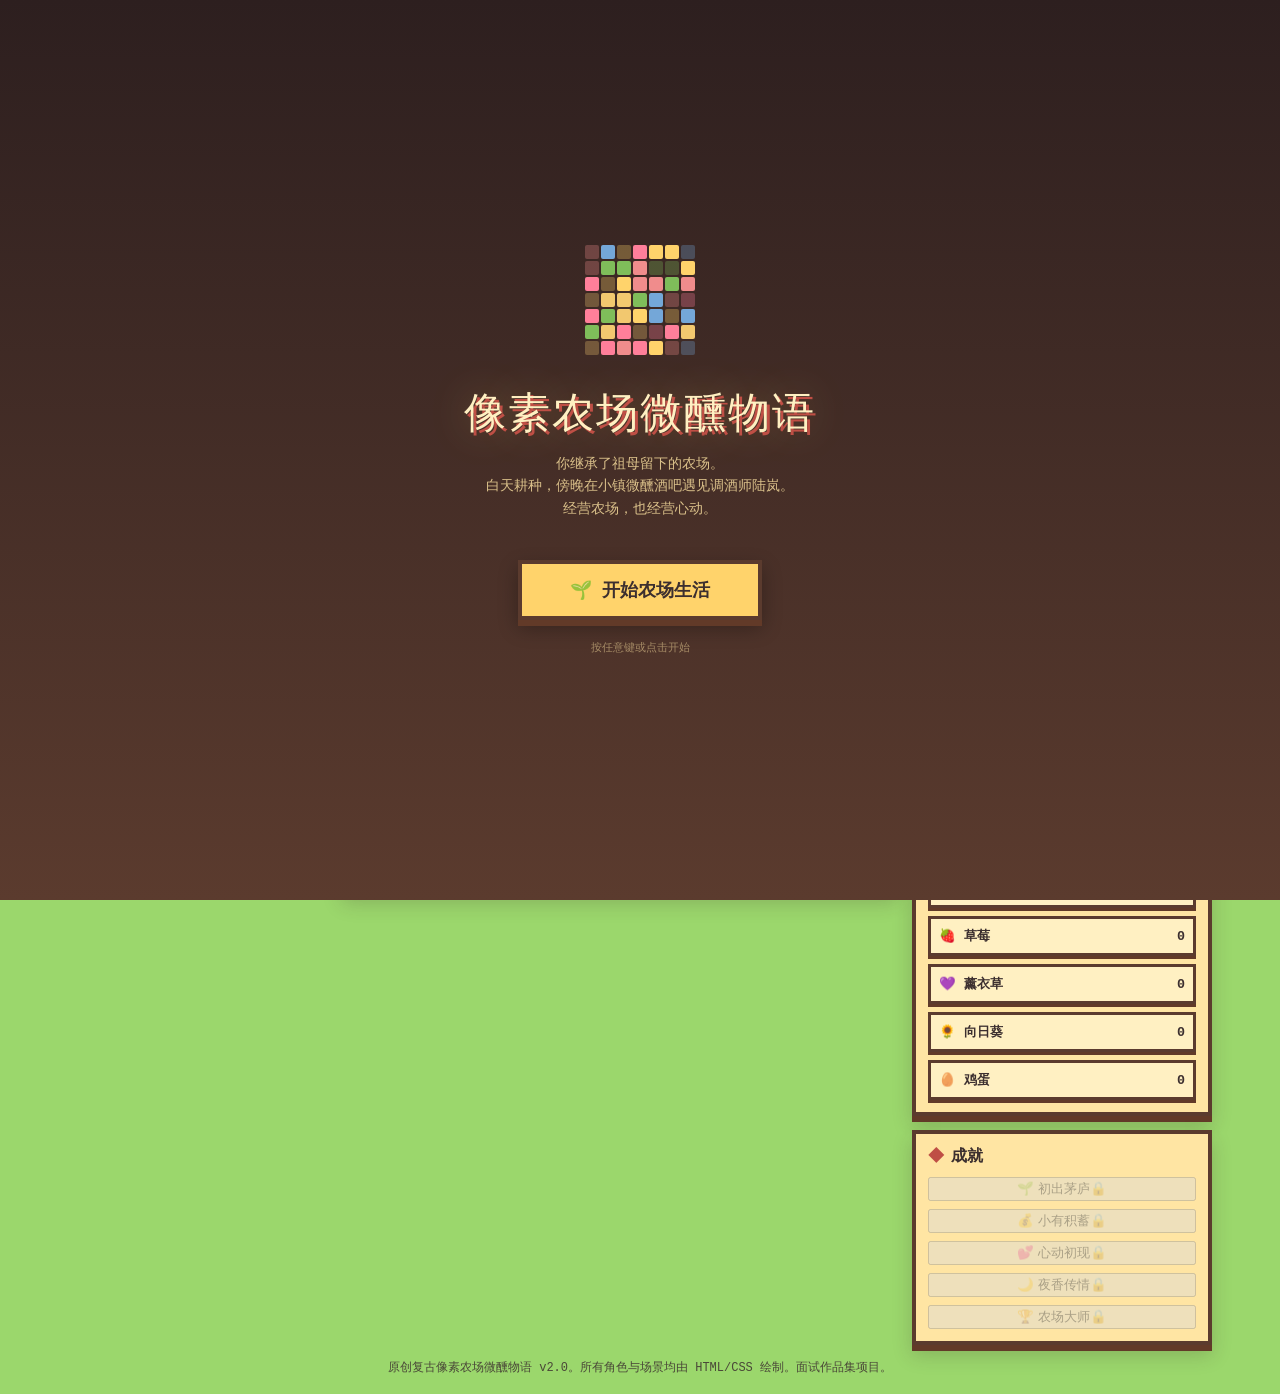
==== farm-romance-game.html @ ce9f076c "Add farm romance game page and link from portfolio cards" ====
<!DOCTYPE html>
<html lang="zh-CN">
<head>
  <meta charset="UTF-8">
  <meta name="viewport" content="width=device-width, initial-scale=1.0, maximum-scale=1.0, user-scalable=no">
  <title>像素农场微醺物语 · Pixel Farm Romance</title>
  <link rel="icon" href="data:image/svg+xml,<svg xmlns='http://www.w3.org/2000/svg' viewBox='0 0 100 100'><text y='.9em' font-size='90'>🌿</text></svg>">
  <style>
    :root{
      --ink:#3c2f2f;--deep:#5b3b2e;--soil:#8a5635;--soil-dark:#623a28;
      --grass:#7fbd5a;--grass-dark:#4f8b45;--sun:#ffd36b;--cream:#fff0c2;
      --paper:#ffe5a3;--pink:#f08c8c;--red:#bf4f45;--blue:#74a7d8;
      --water:#5eb6d6;--leaf:#5fa34b;--white:#fff7dc;--shadow:rgba(60,47,47,.22);
      --night-sky:#1a1a2e;--night-grass:#3d5a3d;--star:rgba(255,247,220,.7);
      --lavender:#b8a1d1;--sunflower:#f0c94a;--tomato:#e8745a;
    }
    *{box-sizing:border-box;user-select:none;-webkit-tap-highlight-color:transparent}
    html,body{margin:0;min-height:100%;color:var(--ink);font-family:'Courier New','Microsoft YaHei',monospace;overflow-x:hidden}
    body{background:linear-gradient(180deg,#82c8ef 0 28%,#9bd76c 28% 100%);transition:background 1.2s ease}
    body.night{background:linear-gradient(180deg,#1a1a2e 0 28%,#3d5a3d 28% 100%)}

    /* 开场画面 */
    #splash{position:fixed;inset:0;z-index:100;background:linear-gradient(180deg,#2d1f1f,#5b3b2e);display:flex;flex-direction:column;align-items:center;justify-content:center;transition:opacity .8s,visibility .8s}
    #splash.hidden{opacity:0;visibility:hidden;pointer-events:none;display:none}
    .splash-title{font-size:42px;color:var(--cream);text-shadow:3px 3px 0 var(--red),0 0 40px rgba(255,211,107,.3);margin-bottom:12px;letter-spacing:2px;animation:titlePulse 2.5s ease-in-out infinite}
    @keyframes titlePulse{0%,100%{transform:scale(1)}50%{transform:scale(1.03)}}
    .splash-sub{font-size:14px;color:var(--paper);opacity:.8;margin-bottom:40px;text-align:center;max-width:400px;line-height:1.6}
    .splash-btn{padding:14px 48px;background:var(--sun);border:4px solid var(--deep);color:var(--ink);font-family:inherit;font-size:18px;font-weight:bold;cursor:pointer;box-shadow:0 6px 0 var(--soil-dark),0 8px 20px rgba(0,0,0,.3);animation:btnFloat 2s ease-in-out infinite;transition:transform .15s}
    .splash-btn:hover{transform:translateY(-2px)}
    .splash-btn:active{transform:translateY(2px);box-shadow:0 2px 0 var(--soil-dark)}
    @keyframes btnFloat{0%,100%{transform:translateY(0)}50%{transform:translateY(-6px)}}
    .splash-pixel-art{display:grid;grid-template-columns:repeat(7,14px);gap:2px;margin-bottom:30px}
    .splash-pixel{width:14px;height:14px;border-radius:2px}

    /* 天气粒子层 */
    #weather-layer{position:fixed;inset:0;pointer-events:none;z-index:5;overflow:hidden}
    .raindrop{position:absolute;width:2px;height:14px;background:rgba(174,216,255,.7);animation:rainFall linear infinite}
    @keyframes rainFall{0%{transform:translateY(-20px)}100%{transform:translateY(100vh)}}
    .snowflake{position:absolute;width:8px;height:8px;background:rgba(255,255,255,.85);border-radius:50%;animation:snowFall linear infinite}
    @keyframes snowFall{0%{transform:translateY(-20px) rotate(0deg)}100%{transform:translateY(100vh) rotate(360deg)}}
    .petal{position:absolute;width:10px;height:6px;background:rgba(255,140,140,.6);border-radius:50% 50% 50% 0;animation:petalFall linear infinite}
    @keyframes petalFall{0%{transform:translateY(-20px) rotate(0deg)}100%{transform:translateY(100vh) rotate(720deg)}}
    .firefly{position:absolute;width:4px;height:4px;background:#fff7a0;border-radius:50%;box-shadow:0 0 8px 2px rgba(255,247,160,.6);animation:fireflyFloat 4s ease-in-out infinite}
    @keyframes fireflyFloat{0%,100%{opacity:.3;transform:translate(0,0)}25%{opacity:1;transform:translate(20px,-30px)}50%{opacity:.5;transform:translate(-10px,-50px)}75%{opacity:.9;transform:translate(30px,-20px)}}
    .star{position:absolute;width:3px;height:3px;background:var(--star);border-radius:50%;animation:starTwinkle 2s ease-in-out infinite}
    @keyframes starTwinkle{0%,100%{opacity:.3}50%{opacity:1}}
    .cloud{position:absolute;background:rgba(255,255,255,.7);border-radius:50px;animation:cloudDrift linear infinite}
    @keyframes cloudDrift{0%{transform:translateX(-200px)}100%{transform:translateX(calc(100vw + 200px))}}

    /* 天空像素装饰 */
    .sky-pixels{position:fixed;inset:0 0 auto 0;height:150px;pointer-events:none;background:linear-gradient(90deg,transparent 0 8%,rgba(255,247,220,.9) 8% 12%,transparent 12% 100%),linear-gradient(90deg,transparent 0 61%,rgba(255,247,220,.85) 61% 66%,transparent 66% 100%);opacity:.65;transition:opacity 1s}
    body.night .sky-pixels{opacity:.1}

    .game{max-width:1180px;margin:0 auto;padding:18px;position:relative;z-index:2}
    .topbar{display:grid;grid-template-columns:1.4fr 1fr;gap:14px;align-items:stretch;margin-bottom:14px}

    .pixel-panel,.dialogue,.toolbox,.quest,.shop,.achieve,.event-popup{
      background:var(--paper);border:4px solid var(--deep);box-shadow:0 6px 0 var(--soil-dark),0 10px 18px var(--shadow);border-radius:0;image-rendering:pixelated;
    }
    .hero-title{padding:14px 16px;background:linear-gradient(180deg,var(--cream),var(--paper));position:relative;overflow:hidden}
    .hero-title:after{content:"";position:absolute;right:18px;top:14px;width:44px;height:44px;background:var(--sun);box-shadow:8px 0 0 var(--sun),0 8px 0 var(--sun),8px 8px 0 var(--sun);animation:sunPulse 3s ease-in-out infinite}
    @keyframes sunPulse{0%,100%{transform:scale(1);opacity:1}50%{transform:scale(1.1);opacity:.85}}
    body.night .hero-title:after{background:#f0e6c8;box-shadow:8px 0 0 #f0e6c8,0 8px 0 #f0e6c8,8px 8px 0 #f0e6c8;opacity:.5}
    h1{font-size:28px;line-height:1;margin:0 0 8px;text-shadow:2px 2px 0 #d59d55;letter-spacing:1px}
    .subtitle{font-size:14px;line-height:1.55;max-width:720px}
    .stats{display:grid;grid-template-columns:repeat(5,1fr);gap:8px;padding:10px;background:var(--cream)}
    .stat{background:var(--white);border:3px solid var(--deep);padding:8px;min-height:58px;text-align:center;box-shadow:inset 0 -4px 0 rgba(91,59,46,.13);transition:transform .15s}
    .stat:hover{transform:translateY(-2px)}
    .stat b{display:block;font-size:12px;color:var(--deep);margin-bottom:4px}.stat span{font-size:20px;font-weight:bold}
    .stat.love-stat span{color:var(--red);transition:color .3s}

    .layout{display:grid;grid-template-columns:260px 1fr 300px;gap:14px;align-items:start}
    .toolbox{padding:12px}.section-title{font-weight:bold;font-size:16px;margin:0 0 10px;display:flex;align-items:center;gap:7px}.section-title:before{content:"◆";color:var(--red)}
    .tool{width:100%;display:flex;align-items:center;justify-content:space-between;margin:8px 0;padding:10px 9px;background:var(--cream);border:3px solid var(--deep);box-shadow:0 4px 0 var(--soil-dark);font-family:inherit;font-weight:bold;color:var(--ink);cursor:pointer;transition:all .12s;position:relative;overflow:hidden}
    .tool:hover{transform:translateY(1px);box-shadow:0 3px 0 var(--soil-dark);filter:brightness(1.04)}
    .tool.active{background:var(--sun);outline:3px solid var(--red);box-shadow:0 3px 0 var(--soil-dark)}
    .tool:disabled{opacity:.55;cursor:not-allowed;filter:grayscale(.3)}
    .tool small{font-size:11px;opacity:.7;font-weight:normal}
    .hint{font-size:12px;line-height:1.55;background:#ffd98c;border:3px solid var(--deep);padding:9px;margin-top:10px;animation:hintPulse 3s ease-in-out infinite}
    @keyframes hintPulse{0%,100%{border-color:var(--deep)}50%{border-color:var(--red)}}

    .world{background:#78b957;border:4px solid var(--deep);box-shadow:0 6px 0 var(--grass-dark),0 10px 18px var(--shadow);padding:14px;position:relative;min-height:640px;overflow:hidden;transition:background 1s,border-color 1s}
    body.night .world{background:#4a6b3a;border-color:#2d3d26;box-shadow:0 6px 0 #354d28,0 10px 18px rgba(0,0,0,.4)}
    .world:before{content:"";position:absolute;inset:0;background-image:linear-gradient(45deg,rgba(255,255,255,.08) 25%,transparent 25%,transparent 75%,rgba(255,255,255,.08) 75%),linear-gradient(45deg,rgba(255,255,255,.08) 25%,transparent 25%,transparent 75%,rgba(255,255,255,.08) 75%);background-size:32px 32px;background-position:0 0,16px 16px;pointer-events:none}
    .farm-row{position:relative;z-index:1;display:grid;grid-template-columns:1fr 210px;gap:12px}
    .field{display:grid;grid-template-columns:repeat(4,1fr);gap:10px;padding:10px;background:rgba(255,240,194,.28);border:3px solid var(--grass-dark);transition:border-color 1s}
    body.night .field{border-color:#2d4a1e}

    .plot{height:86px;background:var(--soil);border:4px solid var(--soil-dark);box-shadow:inset 0 8px 0 rgba(255,255,255,.08), inset 0 -8px 0 rgba(0,0,0,.12);cursor:pointer;position:relative;transition:all .2s}
    .plot:hover{outline:4px solid var(--sun);transform:scale(1.02)}
    .plot:active{transform:scale(.97)}
    .plot:after{position:absolute;left:0;right:0;bottom:5px;text-align:center;font-size:30px;text-shadow:2px 2px 0 rgba(0,0,0,.22);transition:transform .3s}
    .plot .plot-progress{position:absolute;bottom:2px;left:4px;right:4px;height:4px;background:rgba(0,0,0,.25);border-radius:2px;overflow:hidden;opacity:0;transition:opacity .3s}
    .plot .plot-progress::after{content:'';display:block;height:100%;background:var(--sun);width:0%;transition:width .5s}
    .plot:not(.empty) .plot-progress{opacity:1}
    .plot.empty:after{content:""}.plot.seed:after{content:"· ·";color:#e4c07a;font-size:18px}.plot.wet{filter:saturate(.9) brightness(.82)}.plot.wet:before{content:"";position:absolute;left:10%;right:10%;top:18%;height:12px;background:var(--water);box-shadow:18px 22px 0 var(--water),74px 38px 0 var(--water);opacity:.65}
    .plot.grown:after{content:"🌿"}.plot.mint:after{content:"🌿"}.plot.nightflower:after{content:"🌙"}.plot.strawberry:after{content:"🍓"}.plot.lavender:after{content:"💜"}.plot.sunflower:after{content:"🌻"}.plot.tomato:after{content:"🍅"}
    .plot.mint{background:#7b5a3e}.plot.nightflower{background:#5f4a61}.plot.strawberry{background:#846044}.plot.lavender{background:#7a6b8a}.plot.sunflower{background:#8a7a3e}.plot.tomato{background:#8a5040}

    /* 地块点击涟漪 */
    .ripple{position:absolute;border-radius:50%;background:rgba(255,255,255,.4);transform:scale(0);animation:rippleAnim .6s ease-out;pointer-events:none}
    @keyframes rippleAnim{to{transform:scale(3);opacity:0}}

    /* 浮动数字 */
    .float-num{position:absolute;font-size:14px;font-weight:bold;pointer-events:none;animation:floatUp 1s ease-out forwards;z-index:50;text-shadow:1px 1px 0 rgba(0,0,0,.3)}
    @keyframes floatUp{0%{opacity:1;transform:translateY(0)}100%{opacity:0;transform:translateY(-40px)}}

    .buildings{display:grid;grid-template-rows:1fr 1fr;gap:12px}
    .building{background:var(--paper);border:4px solid var(--deep);position:relative;min-height:120px;box-shadow:inset 0 -8px 0 rgba(91,59,46,.18);padding:8px;text-align:center;cursor:pointer;transition:all .15s}
    .building:hover{outline:4px solid var(--sun);transform:translateY(-2px)}
    .building:active{transform:translateY(1px)}
    .roof{height:30px;margin:-8px -8px 8px;background:var(--red);border-bottom:4px solid var(--deep);position:relative;overflow:hidden}
    .roof::after{content:'';position:absolute;top:0;left:-100%;width:100%;height:100%;background:linear-gradient(90deg,transparent,rgba(255,255,255,.2),transparent);animation:roofShine 3s ease-in-out infinite}
    @keyframes roofShine{0%,100%{left:-100%}50%{left:100%}}
    .barn-icon,.bar-icon{font-size:44px;line-height:1;margin-top:8px;filter:drop-shadow(2px 2px 0 rgba(60,47,47,.3));display:inline-block;transition:transform .3s}
    .building:hover .barn-icon,.building:hover .bar-icon{transform:scale(1.1) rotate(-3deg)}
    .label{font-size:13px;font-weight:bold;background:var(--cream);border:2px solid var(--deep);display:inline-block;padding:3px 7px;margin-top:7px}

    .scene{position:relative;z-index:1;margin-top:12px;display:grid;grid-template-columns:1fr 1fr;gap:12px}
    .character-card{min-height:260px;background:#9fd06b;border:4px solid var(--deep);padding:10px;position:relative;overflow:hidden;transition:background 1s,border-color 1s}
    body.night .character-card{background:#5a8a45;border-color:#2d3d26}
    .character-card:before{content:"";position:absolute;inset:auto 0 0 0;height:64px;background:#6ca454;border-top:4px solid var(--grass-dark);transition:background 1s}
    body.night .character-card:before{background:#3d5a3d;border-top-color:#2d4a1e}
    .sprite{position:absolute;left:50%;top:44px;transform:translateX(-50%);width:92px;height:120px;cursor:pointer;image-rendering:pixelated;z-index:2;transition:.12s;animation:breathe 3s ease-in-out infinite}
    @keyframes breathe{0%,100%{transform:translateX(-50%) translateY(0)}50%{transform:translateX(-50%) translateY(-3px)}}
    .sprite:hover{filter:brightness(1.08) saturate(1.05);animation:none;transform:translateX(-50%) translateY(-3px)}
    .sprite i{position:absolute;display:block;box-sizing:border-box}
    .face-parts{position:absolute;left:0;top:0;width:100%;height:100%;z-index:6}
    .face-parts:before{content:"";position:absolute;left:31px;top:39px;width:6px;height:8px;background:var(--ink);box-shadow:24px 0 0 var(--ink),-8px 14px 0 #ff9aa2,32px 14px 0 #ff9aa2}
    .face-parts:after{content:"";position:absolute;left:42px;top:56px;width:10px;height:4px;background:#8b3b4a;box-shadow:0 4px 0 #f6b1b8}

    /* 女主精灵 */
    .farmer .hat{left:17px;top:0;width:58px;height:20px;background:#f2c86f;border:4px solid var(--deep);box-shadow:-12px 10px 0 #f2c86f,12px 10px 0 #f2c86f,0 6px 0 #f6dd8a}.farmer .hat:after{content:"";position:absolute;left:20px;top:-8px;width:12px;height:12px;background:#ff7f9a;border:3px solid var(--deep)}.farmer .hair{left:18px;top:22px;width:56px;height:42px;background:#8a5434;border:4px solid var(--deep);box-shadow:-8px 15px 0 #8a5434,8px 22px 0 #8a5434}.farmer .head{left:24px;top:29px;width:44px;height:40px;background:#f6bb88;border:4px solid var(--deep);box-shadow:0 4px 0 #ffd0a6 inset}.farmer .body{left:22px;top:68px;width:48px;height:34px;background:#7fb4e8;border:4px solid var(--deep);box-shadow:12px 0 0 #ffe7ef inset}.farmer .body:after{content:"";position:absolute;left:-10px;top:11px;width:8px;height:16px;background:#f6bb88;border:3px solid var(--deep);box-shadow:56px 0 0 #f6bb88,56px 0 0 3px var(--deep)}.farmer .legs{left:24px;top:98px;width:18px;height:18px;background:#6b4a35;border:4px solid var(--deep);box-shadow:26px 0 0 #6b4a35,26px 0 0 4px var(--deep)}
    /* 男主精灵 */
    .bartender .hair{left:18px;top:9px;width:56px;height:34px;background:#3d3142;border:4px solid var(--deep);box-shadow:8px -6px 0 #51405a,-8px 12px 0 #3d3142}.bartender .head{left:24px;top:31px;width:44px;height:39px;background:#f1ad7b;border:4px solid var(--deep);box-shadow:0 4px 0 #ffd0a6 inset}.bartender .body{left:18px;top:69px;width:56px;height:33px;background:#fff6dc;border:4px solid var(--deep)}.bartender .vest{left:24px;top:72px;width:44px;height:32px;background:#7b4651;border-left:4px solid var(--deep);border-right:4px solid var(--deep);box-shadow:18px 0 0 #5f3440 inset}.bartender .vest:after{content:"";position:absolute;left:15px;top:6px;width:5px;height:5px;background:#ffd86b;box-shadow:0 11px 0 #ffd86b}.bartender .body:after{content:"";position:absolute;left:-10px;top:10px;width:8px;height:16px;background:#f1ad7b;border:3px solid var(--deep);box-shadow:64px 0 0 #f1ad7b,64px 0 0 3px var(--deep)}.bartender .legs{left:24px;top:99px;width:18px;height:17px;background:#302735;border:4px solid var(--deep);box-shadow:26px 0 0 #302735,26px 0 0 4px var(--deep)}
    .bartender .face-parts:after{left:41px;width:12px;background:#7b2f3d;box-shadow:0 4px 0 #f2a0ad}

    .name-tag{position:absolute;left:10px;top:10px;background:var(--cream);border:3px solid var(--deep);padding:5px 8px;font-weight:bold;font-size:13px;z-index:3}
    .bubble{position:absolute;left:50%;top:172px;transform:translateX(-50%);width:calc(100% - 28px);max-width:260px;background:var(--white);border:3px solid var(--deep);padding:8px;font-size:12px;line-height:1.45;box-shadow:4px 4px 0 rgba(91,59,46,.15);z-index:3;transition:all .3s}
    .bubble:before{content:"";position:absolute;left:50%;top:-10px;transform:translateX(-50%);width:12px;height:12px;background:var(--white);border-left:3px solid var(--deep);border-top:3px solid var(--deep)}

    .side{display:grid;gap:14px}
    .dialogue{padding:12px;min-height:212px;position:relative}
    .portrait{display:flex;gap:10px;align-items:center;margin-bottom:10px}
    .mini-face{width:48px;height:48px;background:#e7a270;border:4px solid var(--deep);position:relative;transition:transform .2s}
    .mini-face:hover{transform:scale(1.1)}
    .mini-face:before{content:"";position:absolute;left:8px;top:10px;width:8px;height:8px;background:var(--ink);box-shadow:20px 0 0 var(--ink)}.mini-face:after{content:"";position:absolute;left:15px;bottom:9px;width:16px;height:5px;background:var(--pink)}
    .dialogue-text{font-size:14px;line-height:1.6;min-height:88px;background:var(--white);border:3px solid var(--deep);padding:10px;transition:all .3s}
    .choice{display:grid;grid-template-columns:1fr 1fr;gap:8px;margin-top:10px}
    .choice button,.shop button,.event-popup button{font-family:inherit;font-weight:bold;color:var(--ink);background:var(--cream);border:3px solid var(--deep);padding:8px;box-shadow:0 3px 0 var(--soil-dark);cursor:pointer;transition:all .15s}
    .choice button:hover,.shop button:hover,.event-popup button:hover{background:var(--sun);transform:translateY(-1px)}
    .choice button:active,.shop button:active,.event-popup button:active{transform:translateY(2px);box-shadow:0 1px 0 var(--soil-dark)}

    .quest,.shop,.achieve{padding:12px}.quest ul{margin:8px 0 0;padding-left:18px;font-size:13px;line-height:1.65}.done{text-decoration:line-through;opacity:.65}
    .shop-grid{display:grid;grid-template-columns:1fr;gap:8px}.shop button{display:flex;justify-content:space-between;align-items:center;width:100%}

    /* 成就弹窗 */
    .achieve-popup{position:fixed;left:50%;top:-100px;transform:translateX(-50%);background:var(--sun);border:4px solid var(--deep);padding:12px 24px;font-size:15px;font-weight:bold;z-index:60;box-shadow:0 6px 0 var(--soil-dark),0 10px 20px rgba(0,0,0,.3);transition:top .5s cubic-bezier(.175,.885,.32,1.275);text-align:center}
    .achieve-popup.show{top:20px}
    .achieve-popup .achieve-icon{font-size:28px;display:block;margin-bottom:4px}

    /* 事件弹窗 */
    .event-popup-overlay{position:fixed;inset:0;background:rgba(0,0,0,.55);z-index:55;display:none;align-items:center;justify-content:center;backdrop-filter:blur(2px)}
    .event-popup-overlay.show{display:flex}
    .event-popup{background:var(--paper);border:5px solid var(--deep);padding:24px;max-width:420px;width:90%;text-align:center;box-shadow:0 8px 0 var(--soil-dark),0 15px 30px rgba(0,0,0,.4)}
    .event-popup h3{margin:0 0 12px;font-size:20px;color:var(--deep)}
    .event-popup p{font-size:14px;line-height:1.7;margin:0 0 16px}
    .event-popup button{padding:10px 32px;font-size:14px}

    /* 关系进度条 */
    .love-bar{height:8px;background:rgba(91,59,46,.15);border-radius:4px;margin:6px 0;overflow:hidden;position:relative}
    .love-bar-fill{height:100%;background:linear-gradient(90deg,var(--pink),var(--red));border-radius:4px;transition:width .6s ease}
    .love-stage{text-align:center;font-size:11px;color:var(--deep);margin-top:2px;font-weight:bold}

    .log{margin-top:14px;background:rgba(255,240,194,.8);border:4px solid var(--deep);height:120px;overflow:auto;padding:8px;font-size:12px;line-height:1.5;position:relative;z-index:1;scroll-behavior:smooth}
    .log p{margin:0 0 4px;animation:logIn .3s ease}.log p.new{animation:logIn .5s ease}
    @keyframes logIn{0%{opacity:0;transform:translateY(-6px)}100%{opacity:1;transform:translateY(0)}}
    .log::-webkit-scrollbar{width:6px}
    .log::-webkit-scrollbar-thumb{background:var(--soil);border-radius:3px}
    .toast{position:fixed;left:50%;bottom:22px;transform:translateX(-50%);background:var(--ink);color:var(--white);border:4px solid var(--cream);padding:10px 16px;font-weight:bold;box-shadow:0 6px 0 rgba(0,0,0,.25);opacity:0;pointer-events:none;transition:.18s;z-index:50;font-size:14px;white-space:nowrap}
    .toast.show{opacity:1;bottom:34px}

    .footer-note{text-align:center;font-size:12px;opacity:.85;margin-top:14px}
    .version-tag{position:fixed;right:10px;bottom:10px;font-size:10px;opacity:.4;z-index:3}

    /* 天气标签 */
    .weather-tag{position:absolute;top:10px;right:14px;background:rgba(255,255,255,.85);border:3px solid var(--deep);padding:4px 10px;font-size:12px;font-weight:bold;z-index:4;display:flex;align-items:center;gap:5px}
    body.night .weather-tag{background:rgba(40,30,40,.85);color:var(--cream);border-color:#4a3a4a}

    /* 日夜切换提示 */
    .day-transition{position:fixed;inset:0;background:var(--ink);opacity:0;pointer-events:none;z-index:45;transition:opacity 1s}
    .day-transition.show{opacity:.4}

    /* ========== 剧情立绘系统 ========== */
    .cg-overlay{position:fixed;inset:0;z-index:80;display:none;align-items:flex-end;justify-content:center;opacity:0;transition:opacity .8s}
    .cg-overlay.show{display:flex;opacity:1}
    .cg-bg{position:absolute;inset:0;background:linear-gradient(180deg,rgba(15,10,25,.92) 0%,rgba(30,20,15,.95) 50%,rgba(20,15,10,.98) 100%);backdrop-filter:blur(6px)}
    .cg-content{position:relative;z-index:2;width:100%;max-width:960px;padding:0 20px 50px;display:flex;flex-direction:column;align-items:center}
    .cg-characters{display:flex;justify-content:center;align-items:flex-end;gap:30px;margin-bottom:-10px;position:relative;height:380px;width:100%}
    .cg-standee{position:relative;width:240px;height:360px;transition:all .5s ease}
    .cg-standee.active{transform:translateY(-8px) scale(1.03)}
    .cg-standee.dimmed{opacity:.35;filter:grayscale(.4) brightness(.7);transform:translateY(0) scale(.97)}
    .standee-img{width:100%;height:100%;object-fit:contain;filter:drop-shadow(0 8px 24px rgba(0,0,0,.6));transition:filter .3s}
    .cg-standee.active .standee-img{filter:drop-shadow(0 12px 32px rgba(255,180,120,.25))}

    /* 剧情对话框 */
    .cg-dialogue-box{position:relative;width:100%;max-width:780px;background:linear-gradient(180deg,var(--cream),var(--paper));border:4px solid var(--deep);box-shadow:0 8px 0 var(--soil-dark),0 12px 24px rgba(0,0,0,.4);padding:20px 24px 16px;min-height:120px;animation:dialogueBoxEnter .6s ease-out .3s both}
    @keyframes dialogueBoxEnter{0%{opacity:0;transform:translateY(30px)}100%{opacity:1;transform:translateY(0)}}
    .cg-name-plate{position:absolute;top:-16px;left:20px;background:var(--red);color:var(--white);border:3px solid var(--deep);padding:4px 16px;font-size:14px;font-weight:bold;box-shadow:0 3px 0 var(--soil-dark)}
    .cg-text{font-size:16px;line-height:1.75;color:var(--ink);min-height:56px}
    .cg-click-hint{text-align:right;font-size:11px;color:var(--soil);margin-top:8px;opacity:.7;animation:hintBlink 1.5s ease-in-out infinite}
    @keyframes hintBlink{0%,100%{opacity:.4}50%{opacity:1}}

    @media(max-width:980px){
      .topbar,.layout,.farm-row,.scene{grid-template-columns:1fr}.stats{grid-template-columns:repeat(2,1fr)}.field{grid-template-columns:repeat(2,1fr)}.world{min-height:auto}.side{grid-template-columns:1fr}.character-card{min-height:250px}.bubble{top:172px}
      .splash-title{font-size:28px}.splash-sub{font-size:12px}
    }
    @media(max-width:600px){
      .game{padding:10px}.layout{gap:10px}.toolbox,.side{order:2}.world{order:1}
      .stats{grid-template-columns:repeat(3,1fr)}.stat span{font-size:16px}
      .farm-row{grid-template-columns:1fr}.buildings{grid-template-columns:1fr 1fr;grid-template-rows:1fr}
    }
  </style>
</head>
<body>
  <!-- 开场画面 -->
  <div id="splash">
    <div class="splash-pixel-art" id="splashPixels"></div>
    <div class="splash-title">像素农场微醺物语</div>
    <div class="splash-sub">你继承了祖母留下的农场。<br>白天耕种，傍晚在小镇微醺酒吧遇见调酒师陆岚。<br>经营农场，也经营心动。</div>
    <button class="splash-btn" id="startBtn">🌱 开始农场生活</button>
    <div style="margin-top:20px;font-size:11px;color:var(--paper);opacity:.5">按任意键或点击开始</div>
  </div>

  <!-- 天气层 -->
  <div id="weather-layer"></div>
  <div class="day-transition" id="dayTransition"></div>

  <!-- 成就弹窗 -->
  <div class="achieve-popup" id="achievePopup"><span class="achieve-icon">🏆</span><span id="achieveText">达成成就！</span></div>

  <!-- 事件弹窗 -->
  <div class="event-popup-overlay" id="eventOverlay">
    <div class="event-popup">
      <h3 id="eventTitle">今日事件</h3>
      <p id="eventDesc">...</p>
      <button onclick="closeEvent()">知道了</button>
    </div>
  </div>

  <div class="sky-pixels"></div>
  <main class="game">
    <section class="topbar">
      <div class="pixel-panel hero-title">
        <h1>像素农场微醺物语</h1>
        <div class="subtitle">你继承了祖母留下的农场。白天种薄荷、草莓与夜香花，照顾鸡舍；傍晚去小镇微醺酒吧找调酒师陆岚聊天。用鼠标点击地块、建筑和角色，经营农场，也经营心动。</div>
      </div>
      <div class="pixel-panel stats">
        <div class="stat"><b>日期</b><span id="day">1</span></div>
        <div class="stat"><b>金币</b><span id="gold">80</span></div>
        <div class="stat"><b>体力</b><span id="energy">18</span></div>
        <div class="stat love-stat"><b>好感</b><span id="love">0</span></div>
        <div class="stat"><b>等级</b><span id="level">1</span></div>
      </div>
    </section>

    <section class="layout">
      <aside class="toolbox">
        <div class="section-title">农场工具</div>
        <button class="tool active" data-tool="seed">🌱 播种薄荷 <small>-5G / -2体</small></button>
        <button class="tool" data-tool="water">💧 浇水 <small>-1体</small></button>
        <button class="tool" data-tool="harvest">🧺 收获 <small>+金币</small></button>
        <button class="tool" data-tool="fertilizer">⚡ 施肥 <small>-15G / 加速</small></button>
        <button class="tool" data-tool="flower">🌙 夜香花 <small>-12G</small></button>
        <button class="tool" data-tool="pumpkin">🍓 草莓 <small>-18G</small></button>
        <button class="tool" data-tool="lavender">💜 薰衣草 <small>-22G</small></button>
        <button class="tool" data-tool="sunflower">🌻 向日葵 <small>-28G</small></button>
        <button class="tool" id="restBtn">🌙 睡到明天</button>
        <button class="tool" id="saveBtn" style="background:linear-gradient(180deg,#a8e6cf,#8fd3b8)">💾 手动存档 <small>保存进度</small></button>
        <button class="tool" id="resetBtn" style="background:linear-gradient(180deg,#f4a6a6,#e07a7a)">🔄 重新开始 <small>清除存档</small></button>
        <div class="hint">先选工具，再点击田地。作物浇水后过夜成熟。点击酒吧或男主互动。按天数推进剧情~</div>
      </aside>

      <section class="world">
        <div class="weather-tag" id="weatherTag">☀️ 晴朗</div>
        <div class="farm-row">
          <div class="field" id="field"></div>
          <div class="buildings">
            <div class="building" id="coop"><div class="roof"></div><div class="barn-icon">🐔</div><span class="label">鸡舍：点击喂鸡</span></div>
            <div class="building" id="bar"><div class="roof"></div><div class="bar-icon">🍸</div><span class="label">微醺酒吧：接订单</span></div>
          </div>
        </div>

        <div class="scene">
          <div class="character-card">
            <div class="name-tag">女主 · 独立农场主</div>
            <div class="sprite farmer" title="这是你">
              <i class="hat"></i><i class="hair"></i><i class="head"></i><i class="body"></i><i class="legs"></i><i class="face-parts"></i>
            </div>
            <div class="bubble" id="playerBubble">今天要把晨露，留给第一株草莓。</div>
          </div>
          <div class="character-card" id="bartenderCard">
            <div class="name-tag">陆岚 · 小镇酒馆调酒师</div>
            <div class="sprite bartender" id="bartender" title="点击对话">
              <i class="hair"></i><i class="head"></i><i class="body"></i><i class="vest"></i><i class="legs"></i><i class="face-parts"></i>
            </div>
            <div class="bubble" id="barBubble">收工后来酒吧吧，我给你留一杯无酒精莓果气泡。</div>
          </div>
        </div>
        <div class="log" id="log"></div>
      </section>

      <aside class="side">
        <div class="dialogue">
          <div class="section-title">对话互动</div>
          <div class="portrait"><div class="mini-face"></div><strong>陆岚</strong></div>
          <div class="dialogue-text" id="dialogueText">点击男主，或者选择下面的互动。好感越高，对话越甜。</div>
          <div class="choice">
            <button id="talkBtn">💬 聊天</button>
            <button id="giftBtn">🌷 送花</button>
          </div>
          <div class="love-bar"><div class="love-bar-fill" id="loveBar" style="width:0%"></div></div>
          <div class="love-stage" id="loveStage">陌生人</div>
        </div>
        <div class="quest">
          <div class="section-title" id="questTitle">今日小目标</div>
          <ul>
            <li id="q1">收获 3 次作物</li>
            <li id="q2">喂鸡 1 次</li>
            <li id="q3">与陆岚互动 2 次</li>
            <li id="q4">完成酒吧订单 1 次</li>
          </ul>
        </div>
        <div class="quest" id="orderPanel">
          <div class="section-title">🍸 今日酒馆订单</div>
          <div id="orderContent" style="font-size:13px;line-height:1.7">
            <div id="orderDesc">加载中...</div>
            <div id="orderReward" style="margin-top:6px;color:var(--soil)"></div>
            <div id="orderStatus" style="margin-top:6px;font-weight:bold"></div>
          </div>
        </div>
        <div class="shop">
          <div class="section-title">农场背包</div>
          <div class="shop-grid">
            <button><span>🌿 薄荷</span><span id="wheat">0</span></button>
            <button><span>🌷 夜香花</span><span id="flowers">0</span></button>
            <button><span>🍓 草莓</span><span id="strawberries">0</span></button>
            <button><span>💜 薰衣草</span><span id="lavenders">0</span></button>
            <button><span>🌻 向日葵</span><span id="sunflowers">0</span></button>
            <button><span>🥚 鸡蛋</span><span id="eggs">0</span></button>
          </div>
        </div>
        <div class="achieve">
          <div class="section-title">成就</div>
          <div class="shop-grid" id="achieveList">
            <button disabled><span>🌱 初出茅庐</span><span id="ach1">🔒</span></button>
            <button disabled><span>💰 小有积蓄</span><span id="ach2">🔒</span></button>
            <button disabled><span>💕 心动初现</span><span id="ach3">🔒</span></button>
            <button disabled><span>🌙 夜香传情</span><span id="ach4">🔒</span></button>
            <button disabled><span>🏆 农场大师</span><span id="ach5">🔒</span></button>
          </div>
        </div>
      </aside>
    </section>
    <div class="footer-note">原创复古像素农场微醺物语 v2.0。所有角色与场景均由 HTML/CSS 绘制。面试作品集项目。</div>
    <div class="version-tag">v2.0</div>
  </main>
  <div class="toast" id="toast"></div>

  <!-- 剧情立绘覆盖层 -->
  <div id="cgOverlay" class="cg-overlay">
    <div class="cg-bg"></div>
    <div class="cg-content">
      <div class="cg-characters">
        <div class="cg-standee cg-farmer-standee" id="cgFarmer">
          <img src="assets/cg-farmer.jpg" alt="女主" class="standee-img">
        </div>
        <div class="cg-standee cg-bartender-standee" id="cgBartender">
          <img src="assets/cg-bartender.jpg" alt="陆岚" class="standee-img">
        </div>
      </div>
      <div class="cg-dialogue-box" id="cgDialogueBox">
        <div class="cg-name-plate" id="cgNamePlate">陆岚</div>
        <div class="cg-text" id="cgText"></div>
        <div class="cg-click-hint">▼ 点击继续</div>
      </div>
    </div>
  </div>

<script>
  // ========== 游戏状态 ==========
  const state = {
    day:1, gold:80, energy:18, love:0, level:1, tool:'seed', weather:'sunny',
    inv:{mint:0,nightflowers:0,strawberries:0,lavenders:0,sunflowers:0,eggs:0,fertilizers:1},
    quest:{harvest:0,coop:false,talk:0,barOrder:false},
    plots:Array.from({length:12},()=>({type:'empty',watered:false,age:0,growth:0})),
    achievements:{novice:false,rich:false,crush:false,nightflower:false,master:false},
    seenEvents:{},tutorialDone:false,
    storyQuests:{firstMeet:false,rainUmbrella:false,nightVisitor:false,sweetTipsy:false,eternalPromise:false},
    dailyOrder:null, dailyTalkCount:0
  };

  // ========== 配置数据 ==========
  const cropMap = {
    seed:{cost:5,type:'mint',name:'薄荷',sell:13,growDays:1},
    flower:{cost:12,type:'nightflower',name:'夜香花',sell:22,growDays:1},
    pumpkin:{cost:18,type:'strawberry',name:'草莓',sell:36,growDays:2},
    lavender:{cost:22,type:'lavender',name:'薰衣草',sell:28,growDays:2},
    sunflower:{cost:28,type:'sunflower',name:'向日葵',sell:42,growDays:2}
  };
  const orderPool=[
    {need:'mint',needAmt:2,give:45,love:1,name:'薄荷',text:'给酒馆送去 2 份薄荷，陆岚做了"薄荷草莓气泡"。'},
    {need:'nightflowers',needAmt:1,give:35,love:2,name:'夜香花',text:'陆岚用夜香花调制了"月光坠落"，说是新品。'},
    {need:'strawberries',needAmt:2,give:55,love:1,name:'草莓',text:'草莓季限定特调"农场主的心跳"大受欢迎！'},
    {need:'lavenders',needAmt:2,give:50,love:2,name:'薰衣草',text:'薰衣草金酒卖断货了，陆岚说是你的功劳。'}
  ];
  const names = {empty:'空地',mint:'薄荷',nightflower:'夜香花',strawberry:'草莓',lavender:'薰衣草',sunflower:'向日葵'};
  const cropClass = {mint:'grown mint',nightflower:'nightflower',strawberry:'strawberry',lavender:'lavender',sunflower:'sunflower'};
  const weatherTypes = [
    {id:'sunny',name:'☀️ 晴朗',bg:'linear-gradient(180deg,#82c8ef 0 28%,#9bd76c 28% 100%)',nightBg:'linear-gradient(180deg,#1a1a2e 0 28%,#3d5a3d 28% 100%)',effect:'none'},
    {id:'rainy',name:'🌧️ 小雨',bg:'linear-gradient(180deg,#6a8fa8 0 28%,#7ab856 28% 100%)',nightBg:'linear-gradient(180deg,#121225 0 28%,#2d4a2d 28% 100%)',effect:'rain'},
    {id:'foggy',name:'🌫️ 薄雾',bg:'linear-gradient(180deg,#8a9eaa 0 28%,#9bc47a 28% 100%)',nightBg:'linear-gradient(180deg,#1e1e30 0 28%,#3d5a3d 28% 100%)',effect:'fog'},
    {id:'snowy',name:'❄️ 小雪',bg:'linear-gradient(180deg,#a8c0d0 0 28%,#b8d4a0 28% 100%)',nightBg:'linear-gradient(180deg,#1a1a2e 0 28%,#3d4a3d 28% 100%)',effect:'snow'}
  ];
  const loveStages = [
    {min:0,name:'陌生人',color:'#8a8a8a'},
    {min:3,name:'初识',color:'#74a7d8'},
    {min:8,name:'熟人',color:'#5fa34b'},
    {min:15,name:'暧昧',color:'#f08c8c'},
    {min:25,name:'心动',color:'#bf4f45'},
    {min:40,name:'恋人',color:'#ff6b9d'}
  ];

  // ========== 特殊剧情任务 ==========
  const storyQuestsData = {
    firstMeet:{
      id:'firstMeet',title:'初遇',cond:(s)=>s.day>=2&&!s.storyQuests.firstMeet,
      cg:[
        {speaker:'陆岚',text:'「你……就是新来的农场主？」',show:'bartender'},
        {speaker:'陆岚',text:'「我叫陆岚，在镇上的微醺酒吧当调酒师。」',show:'bartender'},
        {speaker:'陆岚',text:'「如果收工后没地方去，可以来坐坐。我给你留一杯无酒精的莓果气泡。」',show:'bartender'},
        {speaker:'女主',text:'「……谢谢。」',show:'farmer'},
        {speaker:'陆岚',text:'「啊，对了。」他转身从吧台拿出一小袋薄荷种子，「这个送你，就当见面礼。」',show:'bartender'}
      ],
      reward:()=>{state.inv.mint+=3;state.love+=2;return '获得薄荷种子x3，好感+2'}
    },
    rainUmbrella:{
      id:'rainUmbrella',title:'雨中共伞',cond:(s)=>s.day>=4&&s.love>=5&&s.weather==='rainy'&&!s.storyQuests.rainUmbrella,
      cg:[
        {speaker:'陆岚',text:'「下雨了。」',show:'bartender'},
        {speaker:'陆岚',text:'「这把伞有点小，但……刚好够两个人。」',show:'bartender'},
        {speaker:'女主',text:'「……你是故意的吗？」',show:'farmer'},
        {speaker:'陆岚',text:'「被发现了。」他低头笑了一下，「那……一起走回去？」',show:'bartender'},
        {speaker:'陆岚',text:'「雨声有点大，不介意我离你近一点吧。」',show:'bartender'}
      ],
      reward:()=>{state.love+=5;return '陆岚好感+5'}
    },
    nightVisitor:{
      id:'nightVisitor',title:'深夜访客',cond:(s)=>s.day>=6&&s.love>=10&&!s.storyQuests.nightVisitor,
      cg:[
        {speaker:'陆岚',text:'「这么晚了还没睡？」',show:'bartender'},
        {speaker:'陆岚',text:'「我做了点热汤，想你可能还没吃晚饭。」',show:'bartender'},
        {speaker:'女主',text:'「你……专门跑过来的？」',show:'farmer'},
        {speaker:'陆岚',text:'「嗯。」他垂下眼，「酒吧打烊了，我就想着……来看看你。」',show:'bartender'},
        {speaker:'陆岚',text:'「农场主大人。」他顿了顿，「你的农场，比我的酒单好看多了。」',show:'bartender'}
      ],
      reward:()=>{state.love+=5;state.gold+=50;return '陆岚好感+5，他偷偷塞给你50G'}
    },
    sweetTipsy:{
      id:'sweetTipsy',title:'甜蜜微醺',cond:(s)=>s.love>=20&&!s.storyQuests.sweetTipsy,
      cg:[
        {speaker:'陆岚',text:'「我给你调了一杯新的。」',show:'bartender'},
        {speaker:'女主',text:'「叫什么名字？」',show:'farmer'},
        {speaker:'陆岚',text:'「……甜蜜微醺。」',show:'bartender'},
        {speaker:'陆岚',text:'「秘方是农场主大人的微笑。」',show:'bartender'},
        {speaker:'女主',text:'「……笨蛋。」',show:'farmer'},
        {speaker:'陆岚',text:'「只对你笨。」',show:'bartender'}
      ],
      reward:()=>{state.love+=8;return '陆岚好感+8'}
    },
    eternalPromise:{
      id:'eternalPromise',title:'永恒之约',cond:(s)=>s.love>=35&&!s.storyQuests.eternalPromise,
      cg:[
        {speaker:'陆岚',text:'「等向日葵开满田埂……」',show:'bartender'},
        {speaker:'陆岚',text:'「我想在这里一直住下去。」',show:'bartender'},
        {speaker:'女主',text:'「……酒吧不要了？」',show:'farmer'},
        {speaker:'陆岚',text:'「酒吧可以开分店。」',show:'bartender'},
        {speaker:'陆岚',text:'「但你在的地方，才是我想停留的地方。」',show:'bartender'},
        {speaker:'女主',text:'「……你就这么确定我想让你留下？」',show:'farmer'},
        {speaker:'陆岚',text:'「不确定。」',show:'bartender'},
        {speaker:'陆岚',text:'「所以我打算在农场旁边开个分店。」',show:'bartender'},
        {speaker:'陆岚',text:'「你想见我的时候，我就在店里调酒；你想一个人待着的时候，我就只隔着窗户看看你。」',show:'bartender'},
        {speaker:'女主',text:'「……」',show:'farmer'},
        {speaker:'女主',text:'「那如果我说，我不想隔着窗户呢？」',show:'farmer'}
      ],
      reward:()=>{state.love+=10;state.gold+=200;return '陆岚好感+10，他交出了全部积蓄200G'}
    }
  };

  // ========== DOM引用 ==========
  const field = document.getElementById('field');
  const logEl = document.getElementById('log');
  const toast = document.getElementById('toast');
  const dialogueText = document.getElementById('dialogueText');
  const barBubble = document.getElementById('barBubble');
  const playerBubble = document.getElementById('playerBubble');
  const weatherTag = document.getElementById('weatherTag');
  const weatherLayer = document.getElementById('weather-layer');
  const loveBar = document.getElementById('loveBar');
  const loveStageEl = document.getElementById('loveStage');
  const dayTransition = document.getElementById('dayTransition');
  const eventOverlay = document.getElementById('eventOverlay');
  const questTitle = document.getElementById('questTitle');

  // ========== 工具函数 ==========
  function addLog(text){const p=document.createElement('p');p.textContent='▸ '+text;p.className='new';logEl.prepend(p);setTimeout(()=>p.className='',500)}
  function showToast(text){toast.textContent=text;toast.classList.add('show');clearTimeout(showToast.t);showToast.t=setTimeout(()=>toast.classList.remove('show'),1800)}
  function showFloatNum(el,text,color='#bf4f45'){const num=document.createElement('div');num.className='float-num';num.textContent=text;num.style.color=color;num.style.left='50%';num.style.top='30%';num.style.transform='translateX(-50%)';el.appendChild(num);setTimeout(()=>num.remove(),1000)}
  function getLoveStage(){for(let i=loveStages.length-1;i>=0;i--)if(state.love>=loveStages[i].min)return loveStages[i];return loveStages[0]}
  function playSound(freq=.4,dur=.1){try{const ctx=new(window.AudioContext||window.webkitAudioContext)();const osc=ctx.createOscillator();const gain=ctx.createGain();osc.connect(gain);gain.connect(ctx.destination);osc.frequency.value=300+freq*400;osc.type='sine';gain.gain.setValueAtTime(.08,ctx.currentTime);gain.gain.exponentialRampToValueAtTime(.001,ctx.currentTime+dur);osc.start();osc.stop(ctx.currentTime+dur)}catch(e){}}

  // ========== 剧情立绘展示系统 ==========
  const cgOverlay=document.getElementById('cgOverlay');
  const cgText=document.getElementById('cgText');
  const cgNamePlate=document.getElementById('cgNamePlate');
  const cgFarmer=document.getElementById('cgFarmer');
  const cgBartender=document.getElementById('cgBartender');
  let cgQueue=[];let cgIndex=0;let currentStoryId=null;

  function showCG(storyId){
    const data=storyQuestsData[storyId];if(!data)return;
    currentStoryId=storyId;cgQueue=data.cg;cgIndex=0;
    cgOverlay.classList.add('show');showCGFrame()
  }
  function showCGFrame(){
    if(cgIndex>=cgQueue.length){closeCG();return}
    const frame=cgQueue[cgIndex];
    cgNamePlate.textContent=frame.speaker;
    cgText.textContent='';
    // 角色显示控制
    cgFarmer.className='cg-standee cg-farmer-standee'+(frame.show==='farmer'?' active':' dimmed');
    cgBartender.className='cg-standee cg-bartender-standee'+(frame.show==='bartender'?' active':' dimmed');
    // 打字机效果
    let i=0;const txt=frame.text;
    cgText.dataset.fullText=txt;
    function typeChar(){if(i<=txt.length){cgText.textContent=txt.slice(0,i);i++;if(i<=txt.length)setTimeout(typeChar,28)}else{cgText.dataset.typing='done'}}
    cgText.dataset.typing='typing';typeChar();playSound(.3,.03)
  }
  function advanceCG(){if(cgText.dataset.typing==='typing'){cgText.textContent=cgText.dataset.fullText;cgText.dataset.typing='done';return}cgIndex++;showCGFrame()}
  function closeCG(){cgOverlay.classList.remove('show');cgFarmer.className='cg-standee cg-farmer-standee';cgBartender.className='cg-standee cg-bartender-standee';if(currentStoryId){state.storyQuests[currentStoryId]=true;const data=storyQuestsData[currentStoryId];const rewardMsg=data.reward();addLog('【剧情任务完成：'+data.title+'】'+rewardMsg);playSound(1,.3);showToast('剧情任务完成！');render();save();currentStoryId=null}}
  cgOverlay.onclick=(e)=>{if(e.target.classList&&e.target.classList.contains('cg-bg'))return;advanceCG()};

  // ========== 剧情任务触发 ==========
  function checkStoryQuests(){
    for(const key in storyQuestsData){
      const q=storyQuestsData[key];
      if(!state.storyQuests[key]&&q.cond(state)){
        setTimeout(()=>showCG(key),600);return true
      }
    }
    return false
  }

  // ========== 开场画面 ==========
  const splashPixels=document.getElementById('splashPixels');
  const pixelColors=['#f2c86f','#ff7f9a','#7fbd5a','#74a7d8','#f08c8c','#ffd36b'];
  for(let i=0;i<49;i++){const d=document.createElement('div');d.className='splash-pixel';d.style.background=pixelColors[Math.floor(Math.random()*pixelColors.length)];d.style.opacity=Math.random()>.3?1:.3;splashPixels.appendChild(d)}
  function hideSplash(){
    const sp=document.getElementById('splash');
    sp.classList.add('hidden');
    setTimeout(()=>{sp.style.display='none'},800);
    if(!state.tutorialDone){setTimeout(()=>{showTutorial();state.tutorialDone=true;save()},400)}
  }
  document.getElementById('startBtn').onclick=hideSplash;
  document.addEventListener('keydown',(e)=>{if(!document.getElementById('splash').classList.contains('hidden')){hideSplash()}},{once:true});

  function showTutorial(){showEvent('欢迎来到像素农场','你是新上任的农场主！选择左侧工具，点击田地进行操作。浇水后的作物过夜就会成熟。记得去酒吧找陆岚聊天哦~','开始经营')}

  // ========== 事件弹窗 ==========
  function showEvent(title,desc,btnText){document.getElementById('eventTitle').textContent=title;document.getElementById('eventDesc').textContent=desc;eventOverlay.querySelector('button').textContent=btnText||'知道了';eventOverlay.classList.add('show')}
  function closeEvent(){eventOverlay.classList.remove('show')}
  window.closeEvent=closeEvent;

  // ========== 成就系统 ==========
  function checkAchievements(){
    const checks=[
      {key:'novice',cond:state.level>=3,el:'ach1'},
      {key:'rich',cond:state.gold>=300,el:'ach2'},
      {key:'crush',cond:state.love>=15,el:'ach3'},
      {key:'nightflower',cond:state.inv.nightflowers>=5,el:'ach4'},
      {key:'master',cond:state.level>=8,el:'ach5'}
    ];
    checks.forEach(c=>{if(!state.achievements[c.key]&&c.cond){state.achievements[c.key]=true;unlockAchievement(c.key,c.el)}})
  }
  function unlockAchievement(key,elId){
    const names={novice:'初出茅庐',rich:'小有积蓄',crush:'心动初现',nightflower:'夜香传情',master:'农场大师'};
    document.getElementById(elId).textContent='✅';playSound(.8,.2);
    const popup=document.getElementById('achievePopup');document.getElementById('achieveText').textContent='达成成就：'+names[key];popup.classList.add('show');setTimeout(()=>popup.classList.remove('show'),2500)
  }

  // ========== 天气系统 ==========
  function updateWeather(){
    const rand=Math.random();
    let w;if(rand<.5)w='sunny';else if(rand<.75)w='rainy';else if(rand<.9)w='foggy';else w='snowy';
    state.weather=w;const info=weatherTypes.find(x=>x.id===w);weatherTag.textContent=info.name;weatherLayer.innerHTML='';
    document.body.style.background=info.bg;
    if(info.effect==='rain')for(let i=0;i<40;i++){const d=document.createElement('div');d.className='raindrop';d.style.left=Math.random()*100+'vw';d.style.animationDuration=(.4+Math.random()*.6)+'s';d.style.animationDelay=Math.random()*2+'s';weatherLayer.appendChild(d)}
    else if(info.effect==='snow')for(let i=0;i<25;i++){const d=document.createElement('div');d.className='snowflake';d.style.left=Math.random()*100+'vw';d.style.animationDuration=(3+Math.random()*4)+'s';d.style.animationDelay=Math.random()*3+'s';weatherLayer.appendChild(d)}
    else if(info.effect==='fog'){const fog=document.createElement('div');fog.style.cssText='position:absolute;inset:0;background:rgba(255,255,255,.25);pointer-events:none';weatherLayer.appendChild(fog)}
    // 云
    for(let i=0;i<3;i++){const c=document.createElement('div');c.className='cloud';c.style.width=(80+Math.random()*120)+'px';c.style.height=(30+Math.random()*20)+'px';c.style.top=(10+Math.random()*80)+'px';c.style.left='-200px';c.style.animationDuration=(20+Math.random()*20)+'s';c.style.animationDelay=(Math.random()*10)+'s';weatherLayer.appendChild(c)}
    // 萤火虫（夜晚）
    if(state.day%2===0){for(let i=0;i<8;i++){const f=document.createElement('div');f.className='firefly';f.style.left=Math.random()*100+'vw';f.style.top=(30+Math.random()*70)+'vh';f.style.animationDelay=Math.random()*4+'s';weatherLayer.appendChild(f)}}
  }

  // ========== 昼夜切换 ==========
  function setNight(isNight){
    if(isNight){document.body.classList.add('night');const info=weatherTypes.find(x=>x.id===state.weather);document.body.style.background=info.nightBg;
      for(let i=0;i<20;i++){const s=document.createElement('div');s.className='star';s.style.left=Math.random()*100+'vw';s.style.top=Math.random()*25+'vh';s.style.animationDelay=Math.random()*2+'s';s.style.width=s.style.height=(2+Math.random()*2)+'px';weatherLayer.appendChild(s)}
    }else{document.body.classList.remove('night');const info=weatherTypes.find(x=>x.id===state.weather);document.body.style.background=info.bg}
  }

  // ========== 每日事件 ==========
  function triggerDailyEvent(){
    // 优先检查剧情任务
    if(checkStoryQuests())return;
    const events=[
      {cond:state.day===3&&!state.seenEvents['d3'],id:'d3',title:'神秘的包裹',desc:'你在信箱里发现一个匿名包裹，里面是一包薰衣草种子和一张手写便签："给有故事的人。——L"',btn:'谢谢...L？'},
      {cond:state.day===5&&state.love>=5&&!state.seenEvents['d5'],id:'d5',title:'雨中共伞',desc:'陆岚撑着一把旧伞等在农场门口："这把伞有点小，但刚好够两个人。"雨声里，你们肩并肩走回农场。好感度+2',btn:'...靠太近了'},
      {cond:state.day===7&&state.love>=10&&!state.seenEvents['d7'],id:'d7',title:'深夜访客',desc:'深夜，陆岚带着一盏灯和一篮子食材出现在门口："怕黑的话，我陪你守夜。"',btn:'...嗯'},
      {cond:state.weather==='rainy'&&state.love>=3&&!state.seenEvents['rain'],id:'rain',title:'雨天特调',desc:'陆岚说雨天最适合喝"微醺花园"——一种加了薄荷和热牛奶的特调。他免费请你喝一杯，体力+3',btn:'好温暖'}
    ];
    const ev=events.find(e=>e.cond);if(ev){state.seenEvents[ev.id]=true;showEvent(ev.title,ev.desc,ev.btn);if(ev.id==='d5'){state.love+=2;addLog('特殊事件：雨中共伞，陆岚好感 +2')}
    else if(ev.id==='d7'){state.love+=3;addLog('特殊事件：深夜访客，陆岚好感 +3')}
    else if(ev.id==='rain'){state.energy=Math.min(state.energy+3,20+state.level*2);addLog('雨天特调：体力恢复 +3')}
    else if(ev.id==='d3'){state.inv.lavenders+=3;addLog('收到神秘包裹：薰衣草种子 x3')}}
  }

  // ========== 存档兼容 ==========
  function normalizeSaveData(){
    state.inv.mint=state.inv.mint||state.inv.wheat||0;
    state.inv.nightflowers=state.inv.nightflowers||state.inv.flowers||0;
    state.inv.strawberries=state.inv.strawberries||0;
    state.inv.lavenders=state.inv.lavenders||0;
    state.inv.sunflowers=state.inv.sunflowers||0;
    state.inv.eggs=state.inv.eggs||0;
    state.inv.fertilizers=state.inv.fertilizers||0;
    if(!state.quest.barOrder)state.quest.barOrder=false;
    if(!state.achievements)state.achievements={novice:false,rich:false,crush:false,nightflower:false,master:false};
    if(!state.seenEvents||typeof state.seenEvents!=='object'||Array.isArray(state.seenEvents))state.seenEvents={};
    if(!state.weather)state.weather='sunny';
    if(!state.storyQuests)state.storyQuests={firstMeet:false,rainUmbrella:false,nightVisitor:false,sweetTipsy:false,eternalPromise:false};
    if(typeof state.dailyTalkCount!=='number')state.dailyTalkCount=0;
    if(!state.dailyOrder&&orderPool)state.dailyOrder=orderPool[Math.floor(Math.random()*orderPool.length)];
    state.plots.forEach(plot=>{if(plot.type==='wheat')plot.type='mint';if(plot.type==='flower')plot.type='nightflower';if(plot.type==='pumpkin')plot.type='strawberry';if(!plot.growth&&plot.growth!==0)plot.growth=0})
  }

  // ========== 渲染 ==========
  function render(){
    normalizeSaveData();
    document.getElementById('day').textContent=state.day;
    document.getElementById('gold').textContent=state.gold;
    document.getElementById('energy').textContent=state.energy;
    document.getElementById('love').textContent=state.love;
    document.getElementById('level').textContent=state.level;
    document.getElementById('wheat').textContent=state.inv.mint;
    document.getElementById('flowers').textContent=state.inv.nightflowers;
    document.getElementById('strawberries').textContent=state.inv.strawberries;
    document.getElementById('lavenders').textContent=state.inv.lavenders;
    document.getElementById('sunflowers').textContent=state.inv.sunflowers;
    document.getElementById('eggs').textContent=state.inv.eggs;
    document.getElementById('q1').className=state.quest.harvest>=3?'done':'';
    document.getElementById('q2').className=state.quest.coop?'done':'';
    document.getElementById('q3').className=state.quest.talk>=2?'done':'';
    document.getElementById('q4').className=state.quest.barOrder?'done':'';
    // 关系进度
    const stage=getLoveStage();loveStageEl.textContent=stage.name;loveStageEl.style.color=stage.color;
    const maxLove=loveStages[loveStages.length-1].min;loveBar.style.width=Math.min(100,state.love/maxLove*100)+'%';
    // 田地
    field.innerHTML='';state.plots.forEach((plot,i)=>{
      const div=document.createElement('div');let cls='plot ';
      if(plot.type==='empty')cls+='empty';else if(plot.age>=cropMap[Object.keys(cropMap).find(k=>cropMap[k].type===plot.type)]?.growDays||1)cls+=cropClass[plot.type]||'grown';else cls+='seed';
      if(plot.watered)cls+=' wet';div.className=cls;div.title='点击操作';div.onclick=(e)=>{usePlot(i,e)};
      const prog=document.createElement('div');prog.className='plot-progress';const cropInfo=Object.values(cropMap).find(c=>c.type===plot.type);
      if(cropInfo&&plot.type!=='empty'){const total=cropInfo.growDays;const pct=Math.min(100,Math.floor((plot.age/total)*100));prog.style.setProperty('--prog',pct+'%');prog.querySelector&&prog.querySelector('::after')}
      // 手动设置进度条
      if(cropInfo&&plot.type!=='empty'){const total=cropInfo.growDays;const pct=Math.min(100,Math.floor((plot.age/total)*100));prog.innerHTML='<div style="height:100%;background:var(--sun);width:'+pct+'%;transition:width .5s"></div>'}
      div.appendChild(prog);field.appendChild(div)
    });
    document.querySelectorAll('.tool[data-tool]').forEach(btn=>btn.classList.toggle('active',btn.dataset.tool===state.tool));
    // 更新今日订单UI
    const orderDesc=document.getElementById('orderDesc');
    const orderReward=document.getElementById('orderReward');
    const orderStatus=document.getElementById('orderStatus');
    if(state.dailyOrder){
      const o=state.dailyOrder;
      const have=state.inv[o.need]||0;
      orderDesc.textContent='陆岚需要 '+o.needAmt+' 份「'+o.name+'」，目前背包有 '+have+' 份。';
      orderReward.textContent='提交奖励：'+o.give+'G + 好感度+'+o.love;
      if(state.quest.barOrder){orderStatus.textContent='✅ 今日订单已完成';orderStatus.style.color='var(--leaf)'}
      else if(have>=o.needAmt){orderStatus.textContent='💡 背包充足，点击酒吧即可提交！';orderStatus.style.color='var(--blue)'}
      else{orderStatus.textContent='⏳ 背包不足，快去种植吧！';orderStatus.style.color='var(--soil)'}
    }else{orderDesc.textContent='今日暂无订单';orderReward.textContent='';orderStatus.textContent=''}
    checkAchievements()
  }

  function spendEnergy(n){if(state.energy<n){showToast('体力不足，睡一觉吧');return false}state.energy-=n;return true}

  function usePlot(i,event){
    const plot=state.plots[i];const plotEl=event?.target||field.children[i];
    // 涟漪效果
    if(plotEl&&event){const r=document.createElement('div');r.className='ripple';const rect=plotEl.getBoundingClientRect();r.style.width=r.style.height='30px';r.style.left=(event.clientX-rect.left-15)+'px';r.style.top=(event.clientY-rect.top-15)+'px';plotEl.appendChild(r);setTimeout(()=>r.remove(),600)}

    if(state.tool==='fertilizer'){
      if(plot.type==='empty')return showToast('空地不需要施肥');
      if(state.inv.fertilizers<=0&&state.gold<15)return showToast('没有肥料了，金币也不够买');
      if(state.inv.fertilizers>0)state.inv.fertilizers--;else{state.gold-=15}
      plot.age=Math.max(plot.age,1);plot.watered=true;
      showFloatNum(plotEl,'⚡ 加速!','#ffd36b');playSound(.6,.15);
      addLog('施肥成功！作物一夜之间就能成熟。');render();save();return
    }

    if(['seed','flower','pumpkin','lavender','sunflower'].includes(state.tool)){
      const crop=cropMap[state.tool];
      if(plot.type!=='empty')return showToast('这块地已经种着东西啦');
      if(state.gold<crop.cost)return showToast('金币不够买'+crop.name+'种子');
      if(!spendEnergy(2))return;
      state.gold-=crop.cost;plot.type=crop.type;plot.watered=false;plot.age=0;plot.growth=0;
      showFloatNum(plotEl,'-'+crop.cost+'G','#8a5635');playSound(.2,.1);
      addLog('种下了'+crop.name+'种子。陆岚说过，新鲜香草最适合做晚间特调。');
    }else if(state.tool==='water'){
      if(plot.type==='empty')return showToast('空地不用浇水');
      if(plot.watered)return showToast('已经浇过水了');
      if(!spendEnergy(1))return;
      plot.watered=true;showFloatNum(plotEl,'💧','#5eb6d6');playSound(.3,.1);
      addLog('给作物浇了水，晨露落在叶尖，像一小颗会发光的糖。');
    }else if(state.tool==='harvest'){
      if(plot.type==='empty')return showToast('这里没种东西');
      const cropInfo=Object.values(cropMap).find(c=>c.type===plot.type);
      if(!cropInfo||plot.age<cropInfo.growDays)return showToast('还不能收获，再等等~');
      if(!spendEnergy(1))return;
      const type=plot.type;const sellPrice=cropInfo.sell;
      if(type==='mint')state.inv.mint++;if(type==='nightflower')state.inv.nightflowers++;if(type==='strawberry')state.inv.strawberries++;if(type==='lavender')state.inv.lavenders++;if(type==='sunflower')state.inv.sunflowers++;
      state.gold+=sellPrice;
      plot.type='empty';plot.watered=false;plot.age=0;plot.growth=0;state.quest.harvest++;
      showFloatNum(plotEl,'+'+sellPrice+'G','#5fa34b');playSound(.7,.15);
      addLog('收获了'+names[type]+'，卖给小镇获得 '+sellPrice+'G。');
      if(state.quest.harvest===3){state.gold+=25;state.love+=1;showToast('完成任务！好感+1');addLog('完成"把晨露留给第一株草莓"，奖励 25G，陆岚好感+1。')}
    }else{showToast('请先选择工具');return}
    levelCheck();render();save()
  }

  function levelCheck(){const next=1+Math.floor((state.gold+state.love*3)/150);if(next>state.level){state.level=next;showToast('升级了！Lv.'+state.level);playSound(1,.2);addLog('农场等级提升到 '+state.level+' 级！')}}

  // ========== 工具选择 ==========
  document.querySelectorAll('.tool[data-tool]').forEach(btn=>btn.onclick=()=>{state.tool=btn.dataset.tool;render();showToast('已选择：'+btn.textContent.trim().split(' ')[0]);playSound(.1,.05)});

  // ========== 鸡舍 ==========
  document.getElementById('coop').onclick=()=>{
    if(!spendEnergy(2))return;
    const eggs=1+Math.floor(Math.random()*3);state.inv.eggs+=eggs;state.gold+=eggs*8;state.quest.coop=true;
    showFloatNum(document.getElementById('coop'),'+'+eggs+'🥚','#f0c94a');playSound(.5,.15);
    addLog('修好鸡舍门闩，又捡到 '+eggs+' 枚鸡蛋并卖出。陆岚说晚上给你留一份热汤。');render();save()
  };

  // ========== 酒吧 ==========
  document.getElementById('bar').onclick=()=>{
    if(!state.dailyOrder){showToast('今日暂无酒馆订单');return}
    if(state.quest.barOrder){showToast('今日订单已提交，明天再来吧~');return}
    const order=state.dailyOrder;
    if(state.inv[order.need]>=order.needAmt){
      state.inv[order.need]-=order.needAmt;state.gold+=order.give;state.love+=order.love;state.quest.barOrder=true;
      showFloatNum(document.getElementById('bar'),'+'+order.give+'G','#ffd36b');playSound(.6,.15);
      addLog(order.text+' +'+order.give+'G，好感+'+order.love);
      showToast('订单提交成功！+'+order.give+'G 好感+'+order.love);
    }else{addLog('酒馆今日订单：需要 '+order.needAmt+' 份'+order.name+'，目前背包只有 '+(state.inv[order.need]||0)+' 份。快去种植吧！');showToast('背包不足，需要 '+order.needAmt+' 份'+order.name)}
    render();save()
  };

  // ========== 对话系统 ==========
  const talksByStage={
    陌生人:[
      '陆岚把杯垫推近一点："手冷的话，先捧着这杯热牛奶。"',
      '他看见你袖口的泥点，没有笑，只递来一张干净手帕。',
      '"今天的薄荷很新鲜。"陆岚顿了顿，"和你身上的风一样。"',
      '"第一次来小镇？"他擦着杯子，"这杯酒，算我请你的。"',
      '陆岚望向窗外的农田："那片地，现在归你了啊。"'
    ],
    初识:[
      '"靠窗的位置给你留着。"他低头擦杯子，"能看见你那片草莓架。"',
      '"明早如果起雾，我陪你去看第一株草莓。"陆岚说得很轻，却很认真。',
      '你说想把荒地改成花园时，他在订单本旁画了一颗小小的心。',
      '"你种的花，"陆岚把特调推过来，"比酒单上的插画还好看。"',
      '他记住了你不爱喝酒，每次都给你调无酒精版。'
    ],
    熟人:[
      '陆岚递来一份手绘地图："镇上最好的花苗店，我标好了。"',
      '"如果忙不过来，"他耳尖微红，"我可以请假帮你翻地。"',
      '你发现他吧台下藏着一个贴着"她"字标签的小本子。',
      '"下雨天最适合在农场发呆。"他说这话时，没看窗外的雨。',
      '陆岚学会了做你爱喝的蜂蜜柚子茶，说是"副业拓展"。'
    ],
    暧昧:[
      '"微醺花园季结束后，"陆岚望向你，"我们去河边看夜香花开吧。"',
      '"新饮品名字想好了。"他耳尖微红，"叫《农场主的心跳》。"',
      '"你让土地开花。"他把特调推到你面前，"我想负责让你每天都被温柔接住。"',
      '深夜打烊后，他陪你走回农场。月光下，影子靠得很近。',
      '陆岚把你的名字写进了酒单备注："VIP，永远免费，永远优先。"'
    ],
    心动:[
      '陆岚从围裙口袋里掏出一个小盒子："不是戒指...是薰衣草种子，我奶奶留给我的。"',
      '"我想在农场旁边开个分店。"他说，"这样每天第一眼就能看见你。"',
      '他学会了做你爱吃的所有菜，说是"调酒师的隐藏技能"。',
      '"等向日葵开满田埂，"他牵起你的手，"我们就去镇上领那个证吧。"',
      '陆岚在酒单最后一页写："本店最珍贵的藏品，是一位农场主的笑容。"'
    ],
    恋人:[
      '陆岚在你额头印下一个吻："早安，我的农场主。"',
      '他辞去了城里高薪的工作，只为留在小镇陪你。',
      '\"今天的特调叫「甜蜜微醺」。\"他笑着说，\"秘方是农场主大人的微笑。\"',
      '你们在农场搭了一个秋千，他推你时，风里有薄荷和夜香花的味道。',
      '陆岚在日记里写："调酒是我的事业，但此刻站在田埂上看日落的你，是我最想记住的画面。"'
    ]
  };

  function talk(){
    if(state.dailyTalkCount>=3){showToast('今天已经和陆岚聊过太多次了，让他专心调酒吧~');addLog('陆岚正在专注调酒，今天暂时不方便聊天了。');return}
    state.dailyTalkCount++;
    const stage=getLoveStage().name;
    const arr=talksByStage[stage]||talksByStage['陌生人'];
    const text=arr[Math.floor(Math.random()*arr.length)];
    dialogueText.textContent=text;barBubble.textContent=text.split('。')[0]+'。';
    playerBubble.textContent=stage==='恋人'?'每天都好喜欢你。':stage==='心动'?'...我也想去河边。':stage==='暧昧'?'你、你说什么？':stage==='熟人'?'谢谢你，陆岚。':stage==='初识'?'农场还需要很多努力呢。':'农场的日子比想象中充实。';
    state.love+=1;state.quest.talk++;
    showFloatNum(document.getElementById('bartender'),'+1❤️','#f08c8c');playSound(.8,.1);
    addLog('和陆岚聊了一会儿（今日 '+(3-state.dailyTalkCount)+' 次机会），好感 +1。');
    if(state.quest.talk===2){state.gold+=15;showToast('完成互动目标！');addLog('完成互动目标，奖励 15G！')}
    levelCheck();render();save()
  }

  function gift(){
    if(state.inv.nightflowers<=0){dialogueText.textContent='陆岚看了看你的空背包："等夜香花开，我会很期待。"';return showToast('背包没有夜香花');}
    state.inv.nightflowers--;state.love+=4;state.quest.talk++;
    const stage=getLoveStage().name;
    let text='你把刚摘下的夜香花递给陆岚。他耳尖微红："今晚的特调，只为你留到最后一杯。" 好感 +4';
    if(stage==='恋人')text='你把夜香花插在陆岚的衣领上。他笑着低头吻你："每天一束，永远不嫌多。" 好感 +4';
    else if(stage==='心动')text='陆岚接过花，认真地看着你："这是我收到过最好的礼物。" 好感 +4';
    dialogueText.textContent=text;barBubble.textContent='这朵夜香花，我会放在吧台最显眼的地方。';
    showFloatNum(document.getElementById('bartender'),'+4❤️','#bf4f45');playSound(1,.15);
    addLog(text);levelCheck();render();save()
  }

  document.getElementById('talkBtn').onclick=talk;
  document.getElementById('giftBtn').onclick=gift;
  document.getElementById('bartender').onclick=talk;
  document.getElementById('bartenderCard').onclick=(e)=>{if(e.target.id!=='bartender')talk()};

  // ========== 睡觉 / 下一天 ==========
  document.getElementById('restBtn').onclick=()=>{
    dayTransition.classList.add('show');setTimeout(()=>dayTransition.classList.remove('show'),1200);
    state.day++;state.energy=18+state.level*2;state.quest={harvest:0,coop:false,talk:0,barOrder:false};
    state.dailyTalkCount=0;
    state.dailyOrder=orderPool[Math.floor(Math.random()*orderPool.length)];
    // 作物生长
    state.plots.forEach(p=>{if(p.type!=='empty'&&p.watered){p.age++;p.watered=false}});
    // 随机天气
    updateWeather();
    // 每日文本
    const greetings=['清晨阳光像蜂蜜一样落在田埂上。','鸟叫声把你从梦里唤醒。','露水在窗台上画了一幅画。','第一缕阳光刚好照在床头。','晨风带着薄荷的香气溜进房间。'];
    const weatherTexts={sunny:'空气里有好闻的干草味。',rainy:'窗外淅淅沥沥的雨声让人想赖床。',foggy:'雾气像一层薄纱笼罩着农场。',snowy:'白雪覆盖了田埂，像撒了一层糖霜。'};
    const greeting=greetings[Math.floor(Math.random()*greetings.length)];
    const wt=weatherTexts[state.weather]||'';
    addLog('第 '+state.day+' 天。'+greeting+' '+wt+' 陆岚的酒馆订单已更新。');
    // 每日事件
    setTimeout(()=>triggerDailyEvent(),800);
    // 更新任务标题
    const questTitles=['今日小目标：把晨露留给第一株草莓','今日小目标：给陆岚留一束夜香花','今日小目标：雨天也别忘了喂鸡','今日小目标：让农场更热闹一点','今日小目标：和陆岚多说说话'];
    questTitle.textContent=questTitles[Math.floor(Math.random()*questTitles.length)];
    showToast('新的一天开始！酒馆订单已更新');playSound(.4,.2);
    render();save()
  };

  // ========== 存档 ==========
  const SAVE_KEY='pixelFarmRomance_v2_1';
  function save(){try{localStorage.setItem(SAVE_KEY,JSON.stringify(state));localStorage.setItem(SAVE_KEY+'_backup',JSON.stringify(state))}catch(e){console.warn('存档失败',e)}}
  function load(){
    try{
      let raw=localStorage.getItem(SAVE_KEY);
      if(!raw)raw=localStorage.getItem(SAVE_KEY+'_backup');
      if(raw){const s=JSON.parse(raw);Object.assign(state,s);normalizeSaveData();updateWeather()}
    }catch(e){console.warn('读档失败',e)}
  }

  // ========== 手动存档 ==========
  document.getElementById('saveBtn').onclick=()=>{save();showToast('💾 存档成功！');playSound(.5,.15)};

  // ========== 重新开始 ==========
  document.getElementById('resetBtn').onclick=()=>{
    document.getElementById('eventTitle').textContent='确认重新开始';
    document.getElementById('eventDesc').textContent='当前存档将被清除，所有进度（金币、好感、作物、剧情任务）将无法恢复。确定要重新开始吗？';
    eventOverlay.querySelector('button').textContent='确认重置';
    eventOverlay.querySelector('button').onclick=()=>{
      closeEvent();
      try{localStorage.removeItem(SAVE_KEY);localStorage.removeItem(SAVE_KEY+'_backup')}catch(e){}
      state.day=1;state.gold=80;state.energy=18;state.love=0;state.level=1;state.tool='seed';state.weather='sunny';
      state.inv={mint:0,nightflowers:0,strawberries:0,lavenders:0,sunflowers:0,eggs:0,fertilizers:1};
      state.quest={harvest:0,coop:false,talk:0,barOrder:false};
      state.plots=Array.from({length:12},()=>({type:'empty',watered:false,age:0,growth:0}));
      state.achievements={novice:false,rich:false,crush:false,nightflower:false,master:false};
      state.seenEvents={};state.tutorialDone=true;
      state.storyQuests={firstMeet:false,rainUmbrella:false,nightVisitor:false,sweetTipsy:false,eternalPromise:false};
      updateWeather();render();addLog('游戏已重置。欢迎来到像素农场微醺物语！');
      showToast('🔄 已重新开始游戏');playSound(.6,.2);
      // 恢复 event button 默认行为
      eventOverlay.querySelector('button').textContent='知道了';
      eventOverlay.querySelector('button').onclick=closeEvent;
    };
    eventOverlay.classList.add('show');
  };

  // ========== 初始化 ==========
  load();
  if(!state.dailyOrder&&orderPool)state.dailyOrder=orderPool[Math.floor(Math.random()*orderPool.length)];
  render();
  if(state.day===1&&state.gold===80&&!state.tutorialDone){
    // 首次加载，等开场画面关闭后显示教程
  }else{
    addLog('欢迎回到《像素农场微醺物语》。今日天气：'+weatherTypes.find(w=>w.id===state.weather)?.name+'。');
  }

  // 键盘快捷键
  document.addEventListener('keydown',(e)=>{
    if(document.getElementById('splash').classList.contains('hidden')&&!eventOverlay.classList.contains('show')){
      if(e.key==='1'){state.tool='seed';render();showToast('播种')}
      else if(e.key==='2'){state.tool='water';render();showToast('浇水')}
      else if(e.key==='3'){state.tool='harvest';render();showToast('收获')}
      else if(e.key==='4'){state.tool='fertilizer';render();showToast('施肥')}
      else if(e.key===' ')talk()
    }
  })
</script>
</body>
</html>
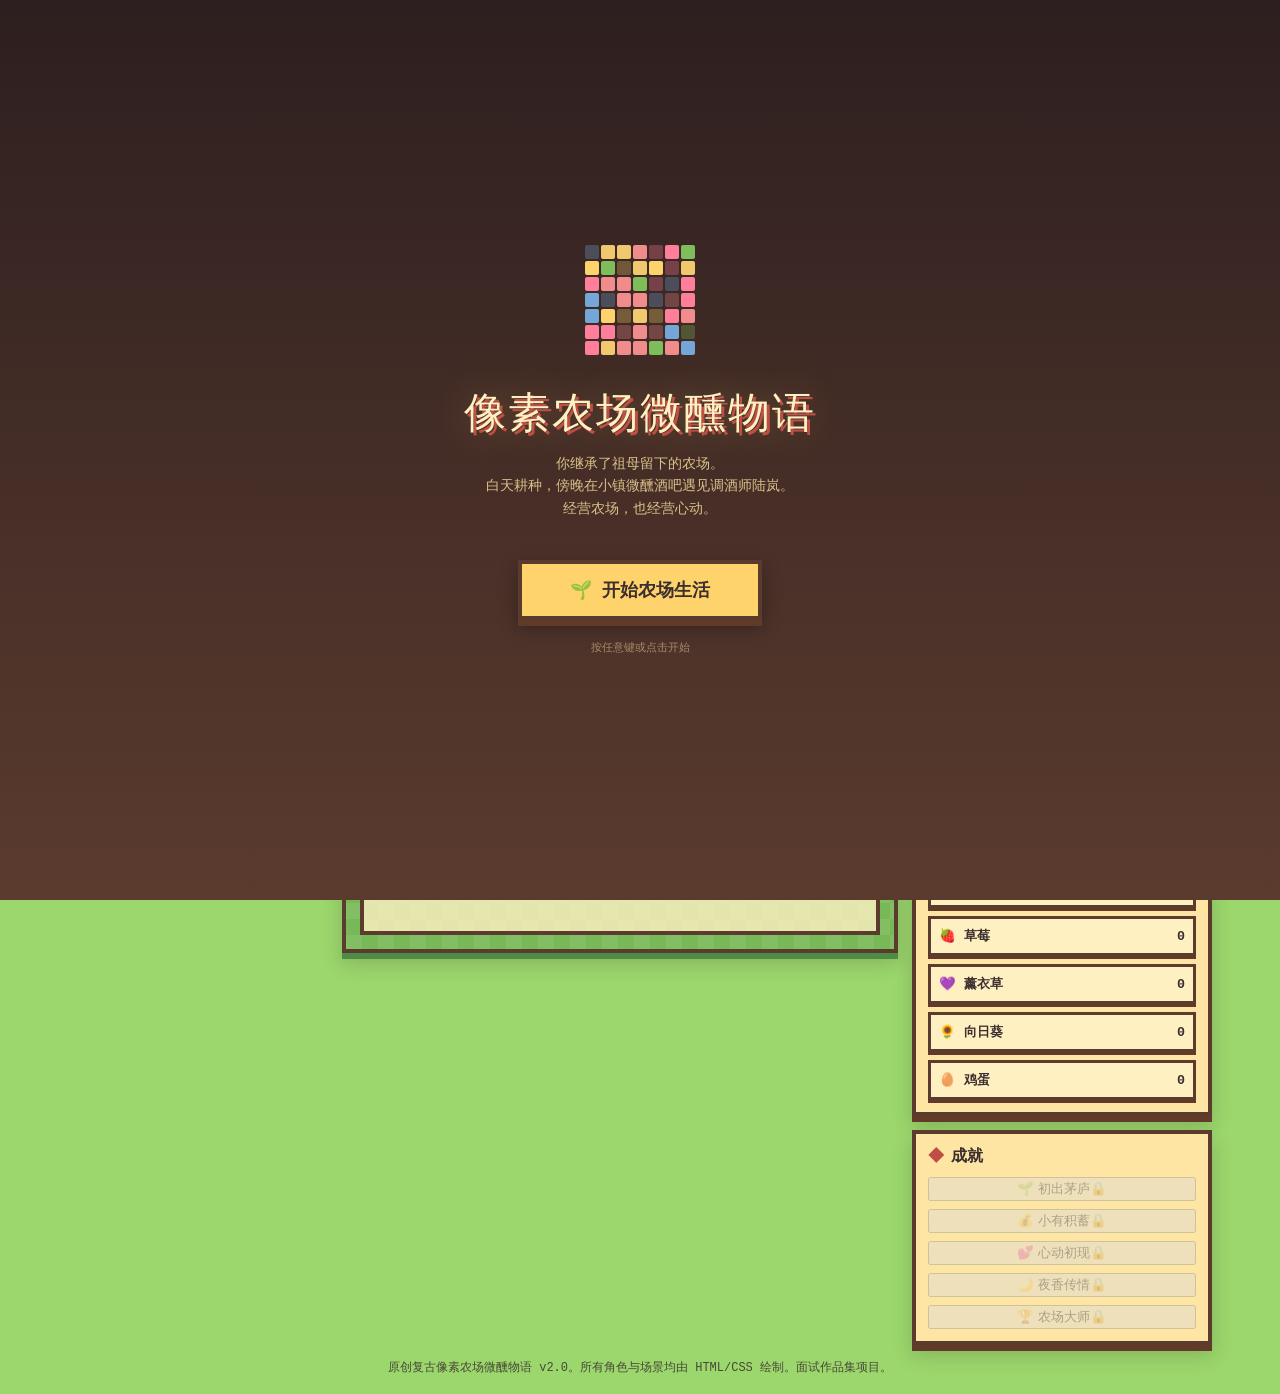
==== commit dbe2454c: "Add character portraits for farmer and bartender" ====
--- a/farm-romance-game.html
+++ b/farm-romance-game.html
@@ -117,11 +117,12 @@
     .label{font-size:13px;font-weight:bold;background:var(--cream);border:2px solid var(--deep);display:inline-block;padding:3px 7px;margin-top:7px}
 
     .scene{position:relative;z-index:1;margin-top:12px;display:grid;grid-template-columns:1fr 1fr;gap:12px}
-    .character-card{min-height:260px;background:#9fd06b;border:4px solid var(--deep);padding:10px;position:relative;overflow:hidden;transition:background 1s,border-color 1s}
+    .character-card{min-height:320px;background:#9fd06b;border:4px solid var(--deep);padding:10px;position:relative;overflow:hidden;transition:background 1s,border-color 1s}
     body.night .character-card{background:#5a8a45;border-color:#2d3d26}
     .character-card:before{content:"";position:absolute;inset:auto 0 0 0;height:64px;background:#6ca454;border-top:4px solid var(--grass-dark);transition:background 1s}
     body.night .character-card:before{background:#3d5a3d;border-top-color:#2d4a1e}
-    .sprite{position:absolute;left:50%;top:44px;transform:translateX(-50%);width:92px;height:120px;cursor:pointer;image-rendering:pixelated;z-index:2;transition:.12s;animation:breathe 3s ease-in-out infinite}
+    .sprite{position:absolute;left:50%;top:20px;transform:translateX(-50%);width:140px;height:auto;cursor:pointer;z-index:2;transition:.12s;animation:breathe 3s ease-in-out infinite}
+    .sprite img{width:100%;height:auto;display:block;border-radius:12px;object-fit:contain}
     @keyframes breathe{0%,100%{transform:translateX(-50%) translateY(0)}50%{transform:translateX(-50%) translateY(-3px)}}
     .sprite:hover{filter:brightness(1.08) saturate(1.05);animation:none;transform:translateX(-50%) translateY(-3px)}
     .sprite i{position:absolute;display:block;box-sizing:border-box}
@@ -136,7 +137,7 @@
     .bartender .face-parts:after{left:41px;width:12px;background:#7b2f3d;box-shadow:0 4px 0 #f2a0ad}
 
     .name-tag{position:absolute;left:10px;top:10px;background:var(--cream);border:3px solid var(--deep);padding:5px 8px;font-weight:bold;font-size:13px;z-index:3}
-    .bubble{position:absolute;left:50%;top:172px;transform:translateX(-50%);width:calc(100% - 28px);max-width:260px;background:var(--white);border:3px solid var(--deep);padding:8px;font-size:12px;line-height:1.45;box-shadow:4px 4px 0 rgba(91,59,46,.15);z-index:3;transition:all .3s}
+    .bubble{position:absolute;left:50%;top:200px;transform:translateX(-50%);width:calc(100% - 28px);max-width:260px;background:var(--white);border:3px solid var(--deep);padding:8px;font-size:12px;line-height:1.45;box-shadow:4px 4px 0 rgba(91,59,46,.15);z-index:3;transition:all .3s}
     .bubble:before{content:"";position:absolute;left:50%;top:-10px;transform:translateX(-50%);width:12px;height:12px;background:var(--white);border-left:3px solid var(--deep);border-top:3px solid var(--deep)}
 
     .side{display:grid;gap:14px}
@@ -212,7 +213,7 @@
     @keyframes hintBlink{0%,100%{opacity:.4}50%{opacity:1}}
 
     @media(max-width:980px){
-      .topbar,.layout,.farm-row,.scene{grid-template-columns:1fr}.stats{grid-template-columns:repeat(2,1fr)}.field{grid-template-columns:repeat(2,1fr)}.world{min-height:auto}.side{grid-template-columns:1fr}.character-card{min-height:250px}.bubble{top:172px}
+      .topbar,.layout,.farm-row,.scene{grid-template-columns:1fr}.stats{grid-template-columns:repeat(2,1fr)}.field{grid-template-columns:repeat(2,1fr)}.world{min-height:auto}.side{grid-template-columns:1fr}.character-card{min-height:280px}.bubble{top:220px}
       .splash-title{font-size:28px}.splash-sub{font-size:12px}
     }
     @media(max-width:600px){
@@ -294,15 +295,15 @@
         <div class="scene">
           <div class="character-card">
             <div class="name-tag">女主 · 独立农场主</div>
-            <div class="sprite farmer" title="这是你">
-              <i class="hat"></i><i class="hair"></i><i class="head"></i><i class="body"></i><i class="legs"></i><i class="face-parts"></i>
+            <div class="sprite farmer" id="farmer" title="这是你">
+              <img src="assets/cg-farmer.jpg" alt="女主">
             </div>
             <div class="bubble" id="playerBubble">今天要把晨露，留给第一株草莓。</div>
           </div>
           <div class="character-card" id="bartenderCard">
             <div class="name-tag">陆岚 · 小镇酒馆调酒师</div>
             <div class="sprite bartender" id="bartender" title="点击对话">
-              <i class="hair"></i><i class="head"></i><i class="body"></i><i class="vest"></i><i class="legs"></i><i class="face-parts"></i>
+              <img src="assets/cg-bartender.jpg" alt="陆岚">
             </div>
             <div class="bubble" id="barBubble">收工后来酒吧吧，我给你留一杯无酒精莓果气泡。</div>
           </div>
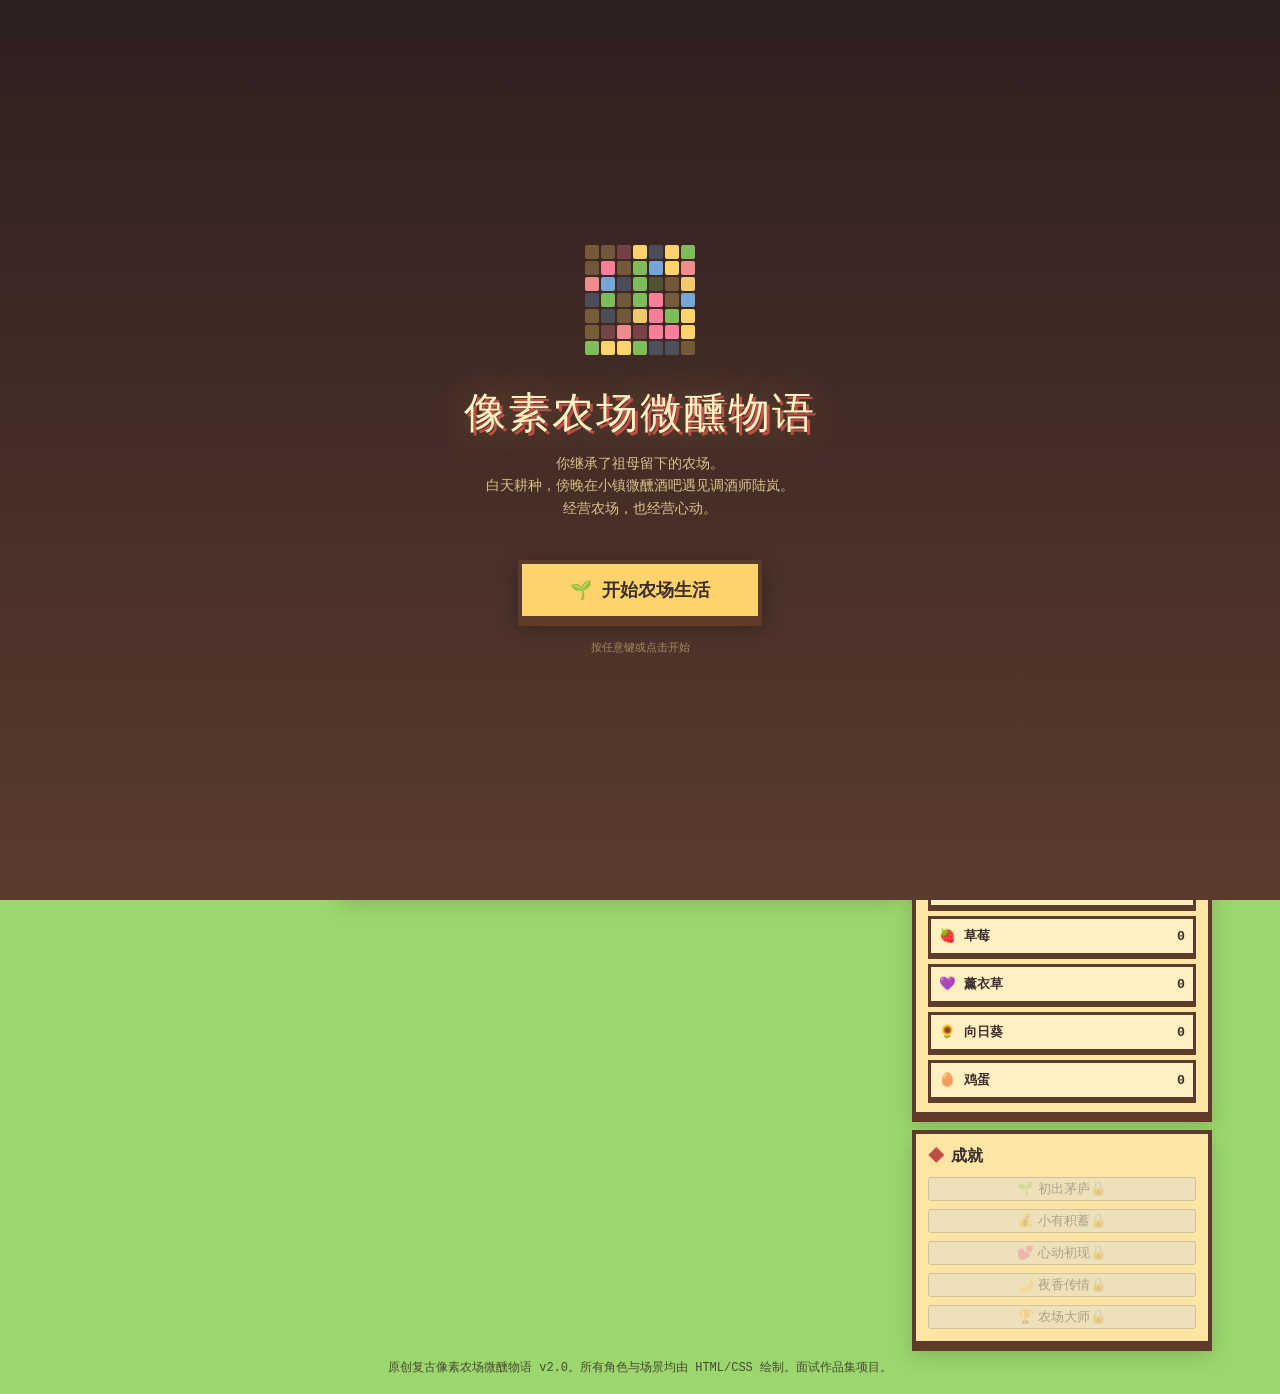
==== commit ecd7e61f: "Revert daily scene to pixel sprites, keep CG portraits for story scenes only" ====
--- a/farm-romance-game.html
+++ b/farm-romance-game.html
@@ -117,12 +117,11 @@
     .label{font-size:13px;font-weight:bold;background:var(--cream);border:2px solid var(--deep);display:inline-block;padding:3px 7px;margin-top:7px}
 
     .scene{position:relative;z-index:1;margin-top:12px;display:grid;grid-template-columns:1fr 1fr;gap:12px}
-    .character-card{min-height:320px;background:#9fd06b;border:4px solid var(--deep);padding:10px;position:relative;overflow:hidden;transition:background 1s,border-color 1s}
+    .character-card{min-height:260px;background:#9fd06b;border:4px solid var(--deep);padding:10px;position:relative;overflow:hidden;transition:background 1s,border-color 1s}
     body.night .character-card{background:#5a8a45;border-color:#2d3d26}
     .character-card:before{content:"";position:absolute;inset:auto 0 0 0;height:64px;background:#6ca454;border-top:4px solid var(--grass-dark);transition:background 1s}
     body.night .character-card:before{background:#3d5a3d;border-top-color:#2d4a1e}
-    .sprite{position:absolute;left:50%;top:20px;transform:translateX(-50%);width:140px;height:auto;cursor:pointer;z-index:2;transition:.12s;animation:breathe 3s ease-in-out infinite}
-    .sprite img{width:100%;height:auto;display:block;border-radius:12px;object-fit:contain}
+    .sprite{position:absolute;left:50%;top:44px;transform:translateX(-50%);width:92px;height:120px;cursor:pointer;image-rendering:pixelated;z-index:2;transition:.12s;animation:breathe 3s ease-in-out infinite}
     @keyframes breathe{0%,100%{transform:translateX(-50%) translateY(0)}50%{transform:translateX(-50%) translateY(-3px)}}
     .sprite:hover{filter:brightness(1.08) saturate(1.05);animation:none;transform:translateX(-50%) translateY(-3px)}
     .sprite i{position:absolute;display:block;box-sizing:border-box}
@@ -137,7 +136,7 @@
     .bartender .face-parts:after{left:41px;width:12px;background:#7b2f3d;box-shadow:0 4px 0 #f2a0ad}
 
     .name-tag{position:absolute;left:10px;top:10px;background:var(--cream);border:3px solid var(--deep);padding:5px 8px;font-weight:bold;font-size:13px;z-index:3}
-    .bubble{position:absolute;left:50%;top:200px;transform:translateX(-50%);width:calc(100% - 28px);max-width:260px;background:var(--white);border:3px solid var(--deep);padding:8px;font-size:12px;line-height:1.45;box-shadow:4px 4px 0 rgba(91,59,46,.15);z-index:3;transition:all .3s}
+    .bubble{position:absolute;left:50%;top:172px;transform:translateX(-50%);width:calc(100% - 28px);max-width:260px;background:var(--white);border:3px solid var(--deep);padding:8px;font-size:12px;line-height:1.45;box-shadow:4px 4px 0 rgba(91,59,46,.15);z-index:3;transition:all .3s}
     .bubble:before{content:"";position:absolute;left:50%;top:-10px;transform:translateX(-50%);width:12px;height:12px;background:var(--white);border-left:3px solid var(--deep);border-top:3px solid var(--deep)}
 
     .side{display:grid;gap:14px}
@@ -213,7 +212,7 @@
     @keyframes hintBlink{0%,100%{opacity:.4}50%{opacity:1}}
 
     @media(max-width:980px){
-      .topbar,.layout,.farm-row,.scene{grid-template-columns:1fr}.stats{grid-template-columns:repeat(2,1fr)}.field{grid-template-columns:repeat(2,1fr)}.world{min-height:auto}.side{grid-template-columns:1fr}.character-card{min-height:280px}.bubble{top:220px}
+      .topbar,.layout,.farm-row,.scene{grid-template-columns:1fr}.stats{grid-template-columns:repeat(2,1fr)}.field{grid-template-columns:repeat(2,1fr)}.world{min-height:auto}.side{grid-template-columns:1fr}.character-card{min-height:250px}.bubble{top:172px}
       .splash-title{font-size:28px}.splash-sub{font-size:12px}
     }
     @media(max-width:600px){
@@ -295,15 +294,15 @@
         <div class="scene">
           <div class="character-card">
             <div class="name-tag">女主 · 独立农场主</div>
-            <div class="sprite farmer" id="farmer" title="这是你">
-              <img src="assets/cg-farmer.jpg" alt="女主">
+            <div class="sprite farmer" title="这是你">
+              <i class="hat"></i><i class="hair"></i><i class="head"></i><i class="body"></i><i class="legs"></i><i class="face-parts"></i>
             </div>
             <div class="bubble" id="playerBubble">今天要把晨露，留给第一株草莓。</div>
           </div>
           <div class="character-card" id="bartenderCard">
             <div class="name-tag">陆岚 · 小镇酒馆调酒师</div>
             <div class="sprite bartender" id="bartender" title="点击对话">
-              <img src="assets/cg-bartender.jpg" alt="陆岚">
+              <i class="hair"></i><i class="head"></i><i class="body"></i><i class="vest"></i><i class="legs"></i><i class="face-parts"></i>
             </div>
             <div class="bubble" id="barBubble">收工后来酒吧吧，我给你留一杯无酒精莓果气泡。</div>
           </div>
